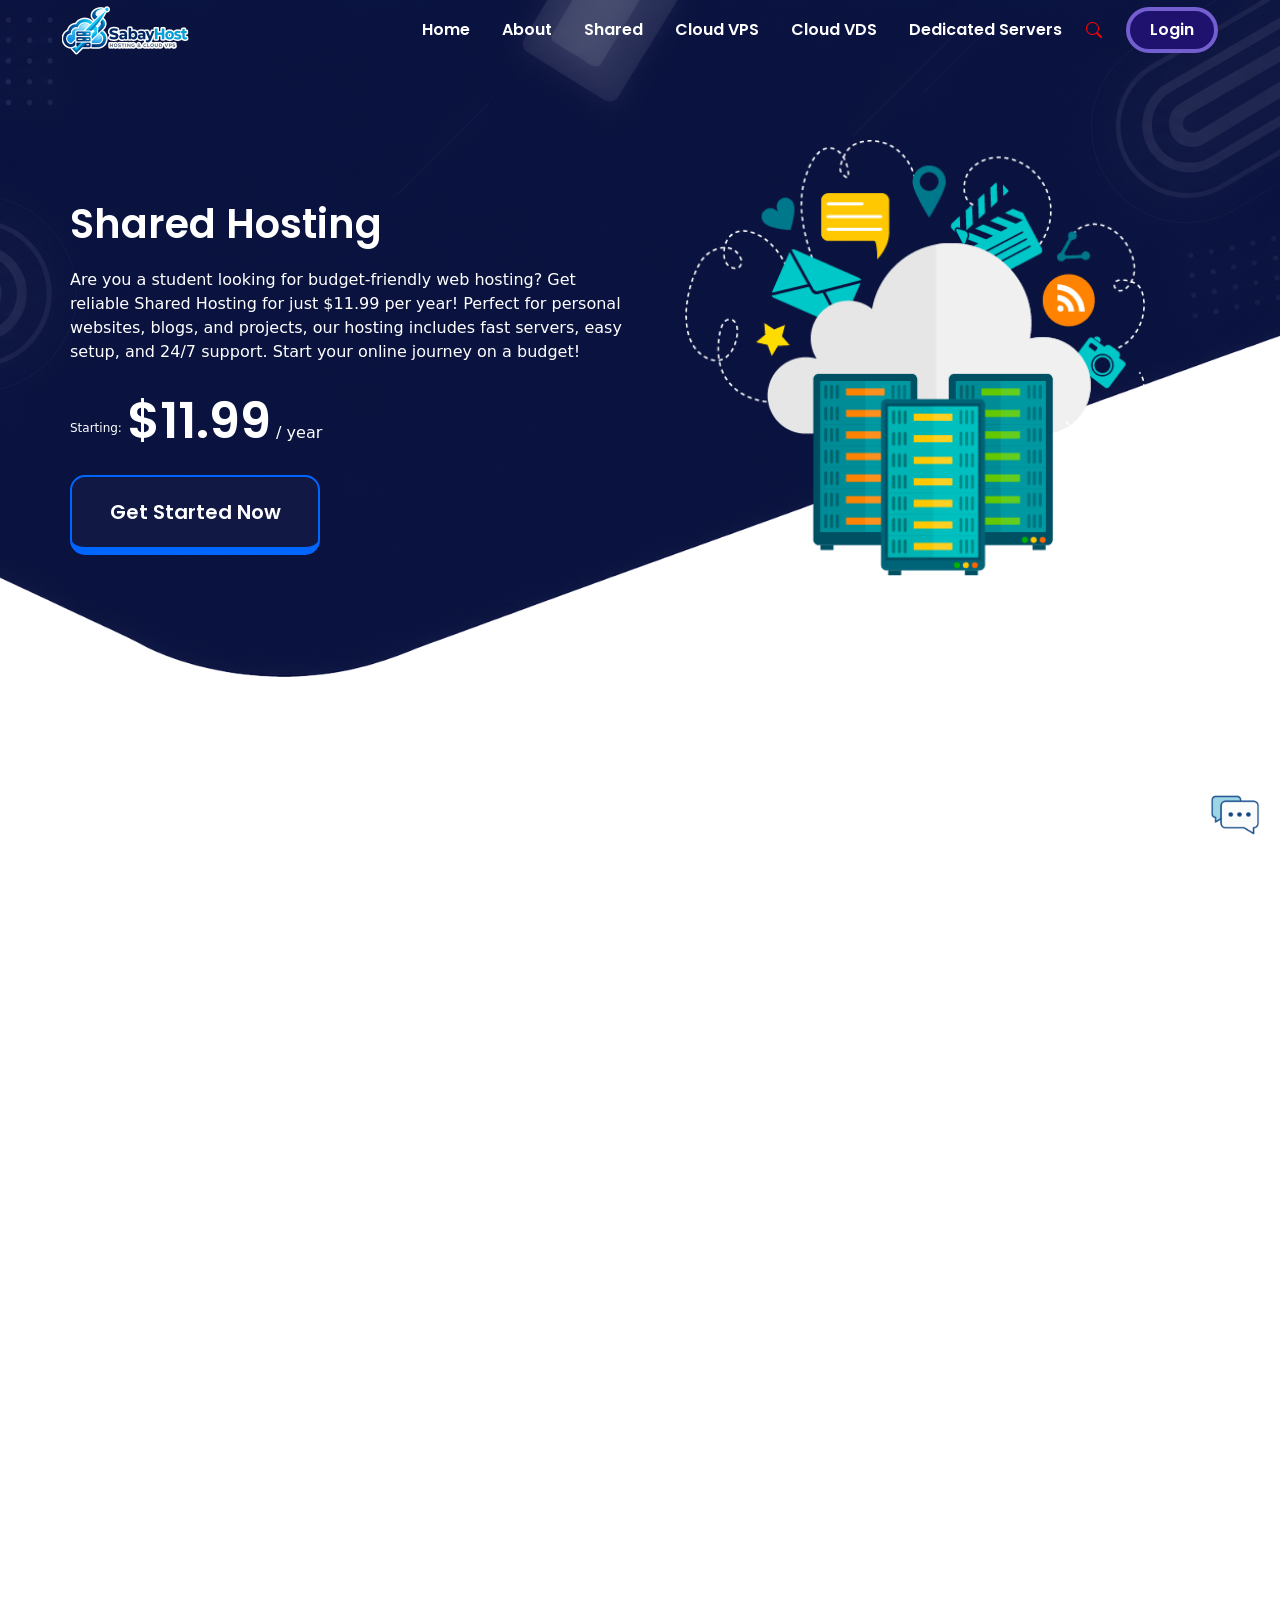
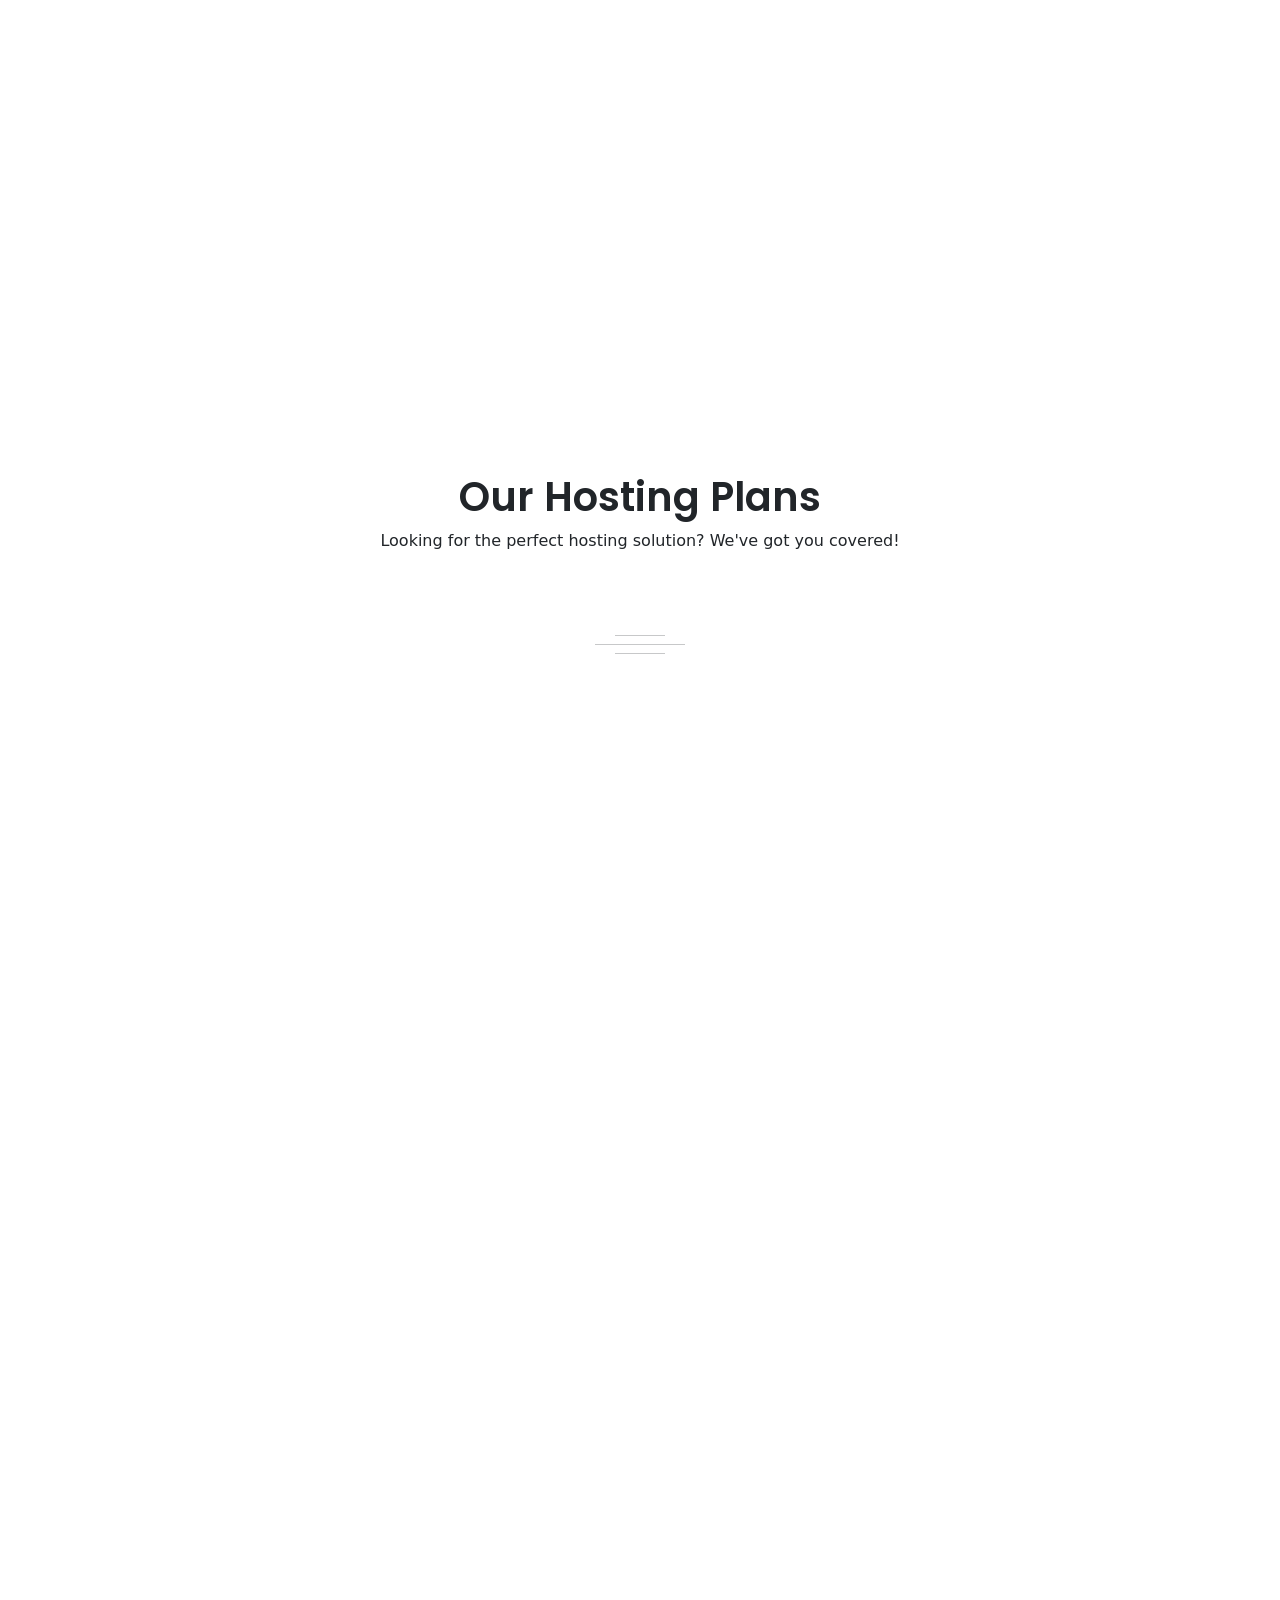
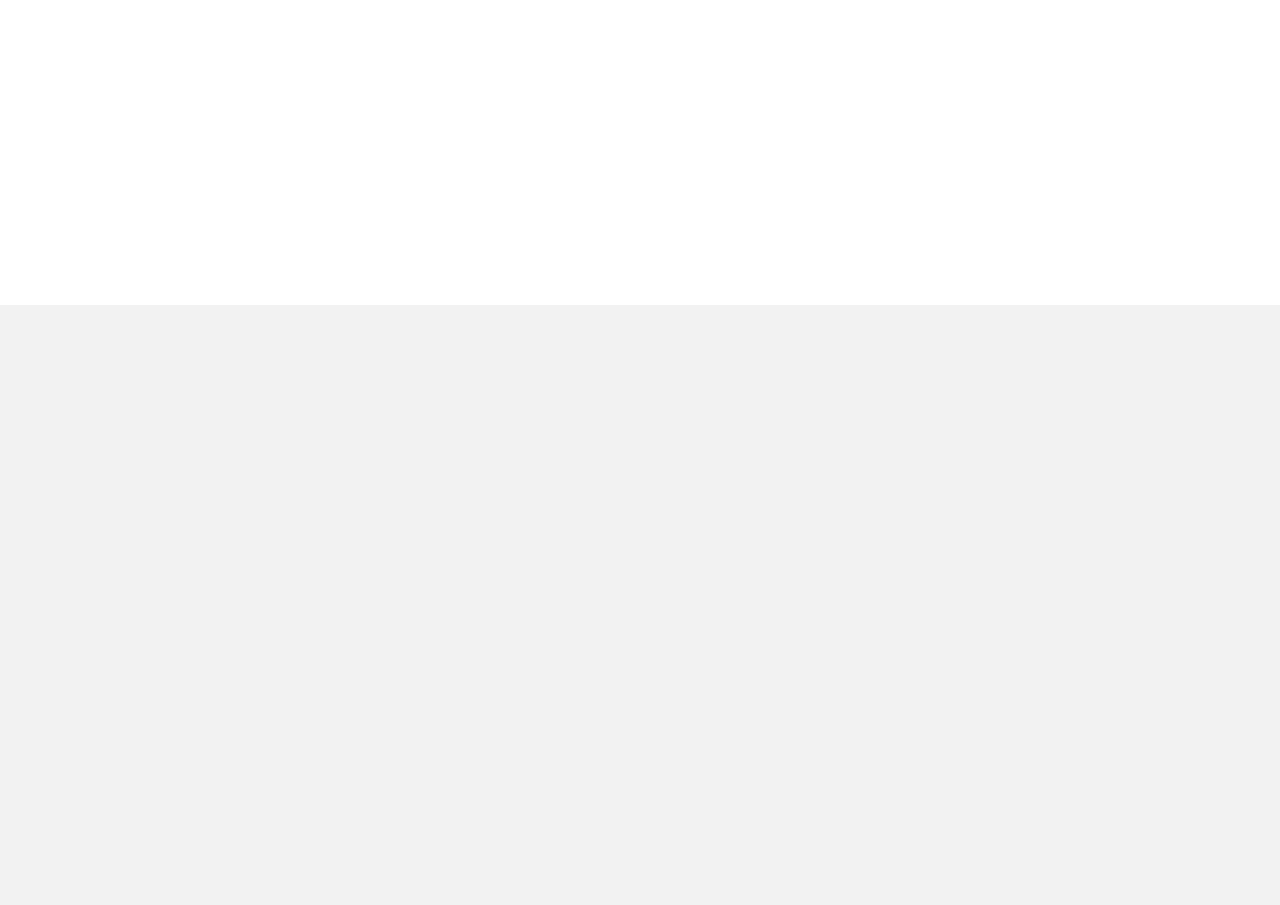
==== index.html @ 7607b192 "Initial commit" ====
<!DOCTYPE html>
<html lang="en">

<head>
    <meta charset="UTF-8">
    <meta name="viewport" content="width=device-width, initial-scale=1.0">
    <title>SabayHOST</title>
    <link href="https://unpkg.com/aos@2.3.1/dist/aos.css" rel="stylesheet">
    <link rel="stylesheet" href="https://cdn.jsdelivr.net/npm/bootstrap-icons@1.13.1/font/bootstrap-icons.min.css">
    <link href="https://cdn.jsdelivr.net/npm/bootstrap@5.3.8/dist/css/bootstrap.min.css" rel="stylesheet"
        integrity="sha384-sRIl4kxILFvY47J16cr9ZwB07vP4J8+LH7qKQnuqkuIAvNWLzeN8tE5YBujZqJLB" crossorigin="anonymous">
    <link rel="stylesheet" href="style.css">
    <link rel="icon" href="image/LogoSabayHost.png">
</head>

<body>
    <nav class="navbar navbar-expand-lg bg-body-tertiary fixed-top popins " data-aos-offset="1000"
        data-aos="zoom-in-down" data-aos-delay="0" data-aos-duration="1">
        <div class="container-fluid">
            <a class="navbar-brand" href="#"><img src="image/Logo.png" alt=""></a>
            <button class="navbar-toggler fs-6" type="button" data-bs-toggle="collapse"
                data-bs-target="#navbarSupportedContent" aria-controls="navbarSupportedContent" aria-expanded="false"
                aria-label="Toggle navigation">
                <span class="navbar-toggler-icon"></span>
            </button>
            <div class="collapse navbar-collapse" id="navbarSupportedContent">
                <ul class="navbar-nav ms-auto mb-2 mb-lg-0 ">

                    <li class="nav-item">
                        <a data-id="home" class="nav-link fw-bold fs-6 ms-3" href="index.html">Home</a>
                    </li>

                    <li class="nav-item">
                        <a data-id="about" class="nav-link fw-bold fs-6 ms-3" aria-current="page"
                            href="about.html">About</a>
                    </li>
                    <li class="nav-item">
                        <a data-id="shared" class="nav-link fw-bold fs-6 ms-3" aria-current="page"
                            href="shared.html">Shared</a>
                    </li>
                    <li class="nav-item">
                        <a data-id="cloud_vps" class="nav-link fw-bold  fs-6 ms-3 " aria-current="page"
                            href="cloud_vps.html">Cloud
                            VPS</a>
                    </li>
                    <li class="nav-item">
                        <a data-id="cloud_vds" class="nav-link fw-bold  fs-6 ms-3 " aria-current="page"
                            href="cloud_vds.html">Cloud
                            VDS</a>
                    </li>
                    <li class="nav-item">
                        <a data-id="dedicated_servers" class="nav-link fw-bold fs-6 ms-3  " aria-current="page"
                            href="dedicated_dervers.html">Dedicated
                            Servers
                        </a>
                    </li>
                </ul>
                <form class="d-flex" role="search">

                    <i class="bi bi-search ms-3"></i>
                    <a href="login.html" class="Loign ms-4"> Login</a>
                </form>
            </div>
        </div>
    </nav>
    <!-- <div class="box-navbar box-navbar-f">
        <nav class="navbar   small-navbar navbar-expand-lg  bg-transparent popins ">
            <div class="container-fluid ">
                <a class="navbar-brand" href="#"><img src="image/Logo.png" alt=""></a>
                <button class="navbar-toggler navbar-toggler-f fs-6 " type="button" data-bs-toggle="collapse"
                    data-bs-target="#navbarSupportedContent" aria-controls="navbarSupportedContent"
                    aria-expanded="false" aria-label="Toggle navigation">
                    <span class="navbar-toggler-icon navbar-toggler-f-icon "></span>
                </button>
                <div class="collapse navbar-collapse navbar-collapse-f rounded-4 " id="navbarSupportedContent">
                    <ul class="navbar-nav ms-auto mb-2 mb-lg-0 ">
                        <li class="nav-item">
                            <a class="nav-link  fw-bold fs-6 ms-3  text-white" aria-current="page"
                                href="index.html">Home</a>
                        </li>
                        <li class="nav-item">
                            <a class="nav-link fw-bold fs-6 ms-3  text-white" aria-current="page"
                                href="about.html">About</a>
                        </li>
                        <li class="nav-item">
                            <a class="nav-link fw-bold fs-6 ms-3  text-white" aria-current="page"
                                href="shared.html">Shared</a>
                        </li>
                        <li class="nav-item">
                            <a class="nav-link fw-bold  fs-6 ms-3  text-white " aria-current="page"
                                href="cloud_vps.html">Cloud
                                VPS</a>
                        </li>
                        <li class="nav-item">
                            <a class="nav-link fw-bold  fs-6 ms-3   text-white" aria-current="page"
                                href="cloud_vds.html">Cloud
                                VDS</a>
                        </li>
                        <li class="nav-item">
                            <a class="nav-link fw-bold fs-6 ms-3  text-white " aria-current="page"
                                href="dedicated_dervers.html">Dedicated
                                Servers
                            </a>
                        </li>
                    </ul>
                    <form class="d-flex" role="search">

                        <i class="bi bi-search ms-3"></i>

                        <button class="Loign ms-4 " type="loign">Login</button>
                    </form>

                </div>
            </div>
        </nav>
        <p class="text-menu text-white popins fw-bold fs-2 ">Shared</p>
    </div> -->


    <section id="home">
        <nav class="navbar   small-navbar navbar-expand-lg  bg-transparent popins ">
            <div class="container-fluid ">
                <a class="navbar-brand" href="#"><img src="image/Logo.png" alt=""></a>
                <button class="navbar-toggler navbar-toggler-f fs-6 " type="button" data-bs-toggle="collapse"
                    data-bs-target="#navbarSupportedContent" aria-controls="navbarSupportedContent"
                    aria-expanded="false" aria-label="Toggle navigation">
                    <span class="navbar-toggler-icon navbar-toggler-f-icon "></span>
                </button>
                <div class="collapse navbar-collapse navbar-collapse-f rounded-4 " id="navbarSupportedContent">
                    <ul class="navbar-nav ms-auto mb-2 mb-lg-0 ">
                        <li class="nav-item">
                            <a class="nav-link  fw-bold fs-6 ms-3  text-white" aria-current="page"
                                href="index.html">Home</a>
                        </li>
                        <li class="nav-item">
                            <a class="nav-link active fw-bold fs-6 ms-3  text-white" aria-current="page"
                                href="about.html">About</a>
                        </li>
                        <li class="nav-item">
                            <a class="nav-link active fw-bold fs-6 ms-3  text-white" aria-current="page"
                                href="shared.html">Shared</a>
                        </li>
                        <li class="nav-item">
                            <a class="nav-link active fw-bold  fs-6 ms-3  text-white " aria-current="page"
                                href="cloud_vps.html">Cloud
                                VPS</a>
                        </li>
                        <li class="nav-item">
                            <a class="nav-link active fw-bold  fs-6 ms-3   text-white" aria-current="page"
                                href="cloud_vds.html">Cloud
                                VDS</a>
                        </li>
                        <li class="nav-item">
                            <a class="nav-link active fw-bold fs-6 ms-3  text-white " aria-current="page"
                                href="dedicated_dervers.html">Dedicated
                                Servers
                            </a>
                        </li>
                    </ul>
                    <form class="d-flex" role="search">

                        <i class="bi bi-search ms-3"></i>

                        <a href="login.html" class="Loign ms-4"> Login</a>
                    </form>

                </div>
            </div>
        </nav>

        <div class="bg">
            <div><img src="image/bg.png" alt=""></div>

        </div>

        <div class="main-content">
            <div class="sh-Hosting sh-Hosting-top">
                <div class="content-left Hosting ">
                    <h1 class="fw-bold popins" data-aos-delay="50" data-aos-duration="100" data-aos="fade-right">
                        Shared
                        Hosting
                    </h1>
                    <p data-aos="fade-right" data-aos-delay="50" data-aos-duration="1000">Are you a student looking
                        for
                        budget-friendly web hosting? Get reliable Shared
                        Hosting for just $11.99
                        per year! Perfect for personal websites, blogs, and projects, our hosting includes fast
                        servers,
                        easy
                        setup, and 24/7 support. Start your online journey on a budget!</p>

                    <p data-aos="fade-right" data-aos-delay="50" data-aos-duration="1000"><sup
                            class="starting">Starting:</sup>
                        <span class="starting popins">$11.99</span class="starting"> / year
                    </p>

                    <a href="shared.html">
                        <div class="getStartbtn" data-aos-delay="50" data-aos="fade-right">
                            <div class="box fw-bold fs-5 popins text-center">Get Started
                                Now</div>
                        </div>
                    </a>
                </div>

                <div class="content-right img-hero">
                    <img data-aos-delay="500" data-aos-duration="1000" data-aos="zoom-in" src="image/hero.png" alt="">
                </div>
            </div>
            <div class="sh-Hosting Welcome">
                <div class="content-left " data-aos="fade-right" data-aos-delay="50" data-aos-duration="1000"
                    data-aos-offset="200">
                    <p class="fw-bold fs-1 text-black popins" data-aos="fade-right" data-aos-delay="50"
                        data-aos-duration="1000" data-aos-offset="200">Welcome to Sabay Host</p>
                    <hr style="width: 70px;
                    border: none;
                    height: 1px;
                    background-color: rgb(0, 0, 0);">
                    <hr style="width: 120px;
                    border: none;
                    height: 1px;
                    background-color: blue; margin-top: -10px;">
                    <hr style="width: 70px;
                    border: none;
                    height: 1px;
                    background-color: rgb(0, 0, 0); margin-top: -10px;">
                    <p class="text-black" data-aos="fade-right" data-aos-delay="50" data-aos-duration="1000">We are
                        more
                        than just Cambodia's leading cloud computing and web
                        hosting provider—we are a trusted partner in your digital journey. Our commitment goes
                        beyond
                        offering reliable services; we prioritize customer satisfaction, innovation, and seamless
                        technological solutions to empower businesses ..</p>
                    <div class="clients-icon popins" data-aos-delay="500" data-aos-duration="1000" data-aos="zoom-in">
                        <div class="Clients bg-light rounded text-center">
                            <i class="bi bi-people-fill fs-1 text-green"></i><br>
                            <span class="fw-bold fs-3 " id="Clients">3138</span><br>
                            <span>Clients</span>
                        </div>
                        <div class="Projects bg-light rounded text-center popins">
                            <i class="bi bi-check-lg fs-1 text-green"></i><br>
                            <span class="fw-bold fs-3 " id="Projects">330</span><br>
                            <span>Projects</span>
                        </div>
                    </div>
                </div>
                <div class="content-right ">
                    <img class="img-about" data-aos-delay="500" data-aos-duration="500" data-aos="zoom-in"
                        data-aos-offset="200" src="image/about.png" alt="">
                </div>
            </div>
            <div class=" pt-5 Hosting-data" data-aos-delay="500" data-aos-duration="500" data-aos="zoom-in">
                <p class="fw-bold fs-1 text-center popins">Data Center</p>  
                <p class=" fs-6 text-center">10 Regions, 13 Locations, Global Availability, Available in Cambodia
                    now.
                </p>
                <hr style="width: 70px;
                    margin: 0 auto; border: none;
                    height: 1px;
                    background-color: rgb(0, 0, 0);">
                <hr style="width: 120px;
                    margin: 0 auto; border: none;
                    height: 1px;
                    background-color: blue; margin-top: 5px;">
                <hr style="width: 70px;
                    margin: 0 auto; border: none;
                    height: 1px;
                    background-color: rgb(0, 0, 0); margin-top: 5px;">
                <div class="img-data"><img src="image/Data.png"></div>


            </div>
            <div class="shared-content ">

                <h1 class="fw-bold fs-1 popins">Our Hosting Plans</h1>
                <p>Looking for the perfect hosting solution? We've got you covered!</p>
                <hr class=" " style="width: 50px; margin-top: 100px; ">
                <hr class="  " style="width: 90px; margin-top: -10px; margin-bottom: 5px;">
                <hr class=" " style="width: 50px; margin-top: -15px;">

                <div class="box-item item-home pt-5">
                    <div class="item item-Private" data-aos="fade-up" data-aos-offset="200" data-aos-delay="100"
                        data-aos-duration="1000">
                        <div class="box-icon">
                            <!-- <i class="bi bi-pc-display-horizontal "></i> -->
                            <i class="bi bi-share-fill"></i>
                            <!-- <i class="bi bi-pc-display"></i> -->
                        </div>

                        <p class="text-center"><span class="fw-bold fs-3 popins">Private Share
                                Hosting</span><br><span class="">Latest
                                OfferAffordable and beginner-friendly, perfect for small websites.
                                <hr>
                                <p class="text-green text-center" style="margin-bottom: 0px;">Latest Offer - Save
                                    0.0000%</p>
                                <p class="text-center popins"><span class="fw-bold fs-1 "><span class="fs2"><sup
                                                class="fs-5">$</sup></span>2.9100</span><span class="fw-bold">
                                        /Month</span></p>
                                <div class="text-center popins" style="margin-top: -6px;">
                                    <a href="#"><button class="btn-buy fw-bold text-white">Buy Now</button></a>
                                </div>

                                <hr style="margin-top: 30px; margin-bottom: 5px; ">
                                <i class="bi bi-check-lg fs-3 text-green"></i>
                                <span>Disk Space: 1 GB</span>
                                <hr style="margin-top: 10px; margin-bottom: 5px; ">
                                <i class="bi bi-check-lg fs-3 text-green"></i>
                                <span>Ram: 1GB</span>
                                <hr style="margin-top: 10px; margin-bottom: 5px; ">
                                <i class="bi bi-check-lg fs-3 text-green"></i>
                                <span>vCPU: 1 Core</span>
                                <hr style="margin-top: 10px; margin-bottom: 5px; ">
                                <i class="bi bi-check-lg fs-3 text-green"></i>
                                <span>Discount: 0%</span><br>
                                <hr style="margin-top: 10px; margin-bottom: 5px; ">
                                <i class="bi bi-check-lg fs-3 text-green"></i>
                                <span>Discount: 0%</span><br>
                                <hr style="margin-top: 10px; margin-bottom: 5px; ">
                                <i class="bi bi-check-lg fs-3 text-green"></i>
                                <span>Discount: 0%</span><br>
                                <hr style="margin-top: 10px; margin-bottom: 5px; ">
                                <i class="bi bi-check-lg fs-3 text-green"></i>
                                <span>Discount: 0%</span><br>



                    </div>
                    <div class="item item-VPS" data-aos="fade-up" data-aos-offset="200" data-aos-delay="100"
                        data-aos-duration="1000">
                        <div class="box-icon">
                            <i class="bi bi-pc-display-horizontal "></i>
                            <!-- <i class="bi bi-share-fill"></i> -->
                            <!-- <i class="bi bi-pc-display"></i> -->
                        </div>

                        <p class="text-center"><span class="fw-bold fs-3 popins">Cloud VPS-S1</span><br><span
                                class="">More power and flexibility for growing businesses and developers.
                                <hr>
                                <p class="text-green text-center" style="margin-bottom: 0px;">Latest Offer - Save
                                    0.0000%</p>
                                <p class="text-center popins"><span class="fw-bold fs-1 "><span class="fs2"><sup
                                                class="fs-5">$</sup></span>8.4100</span><span class="fw-bold">
                                        /Month</span></p>
                                <div class="text-center popins" style="margin-top: -6px;">
                                    <a href="#"><button class="btn-buy fw-bold text-white">Buy Now</button></a>
                                </div>

                                <hr style="margin-top: 30px; margin-bottom: 5px; ">
                                <i class="bi bi-check-lg fs-3 text-green"></i>
                                <span>Disk Space: 1 GB</span>
                                <hr style="margin-top: 10px; margin-bottom: 5px; ">
                                <i class="bi bi-check-lg fs-3 text-green"></i>
                                <span>Ram: 1GB</span>
                                <hr style="margin-top: 10px; margin-bottom: 5px; ">
                                <i class="bi bi-check-lg fs-3 text-green"></i>
                                <span>vCPU: 1 Core</span>
                                <hr style="margin-top: 10px; margin-bottom: 5px; ">
                                <i class="bi bi-check-lg fs-3 text-green"></i>
                                <span>Discount: 0%</span><br>
                                <hr style="margin-top: 10px; margin-bottom: 5px; ">
                                <i class="bi bi-check-lg fs-3 text-green"></i>
                                <span>Discount: 0%</span><br>
                                <hr style="margin-top: 10px; margin-bottom: 5px; ">
                                <i class="bi bi-check-lg fs-3 text-green"></i>
                                <span>Discount: 0%</span><br>
                                <hr style="margin-top: 10px; margin-bottom: 5px; ">
                                <i class="bi bi-check-lg fs-3 text-green"></i>
                                <span>Discount: 0%</span><br>



                    </div>
                    <div class="item item-VDS" data-aos="fade-up" data-aos-offset="200" data-aos-delay="100"
                        data-aos-duration="1000">
                        <div class="box-icon">
                            <!-- <i class="bi bi-pc-display-horizontal "></i> -->
                            <!-- <i class="bi bi-share-fill"></i> -->
                            <i class="bi bi-pc-display"></i>
                        </div>

                        <p class="text-center"><span class="fw-bold fs-3 popins">Cloud VDS</span><br><span
                                class="">Ultimate performance and security for large-scale websites and enterprises.
                                <hr>
                                <p class="text-green text-center" style="margin-bottom: 0px;">Latest Offer - Save
                                    0.0000%</p>
                                <p class="text-center popins"><span class="fw-bold fs-1 "><span class="fs2"><sup
                                                class="fs-5">$</sup></span>58.5900</span><span class="fw-bold">
                                        /Month</span></p>
                                <div class="text-center popins" style="margin-top: -6px;">
                                    <a href="#"><button class="btn-buy fw-bold text-white">Buy Now</button></a>
                                </div>

                                <hr style="margin-top: 30px; margin-bottom: 5px; ">
                                <i class="bi bi-check-lg fs-3 text-green"></i>
                                <span>Disk Space: 1 GB</span>
                                <hr style="margin-top: 10px; margin-bottom: 5px; ">
                                <i class="bi bi-check-lg fs-3 text-green"></i>
                                <span>Ram: 1GB</span>
                                <hr style="margin-top: 10px; margin-bottom: 5px; ">
                                <i class="bi bi-check-lg fs-3 text-green"></i>
                                <span>vCPU: 1 Core</span>
                                <hr style="margin-top: 10px; margin-bottom: 5px; ">
                                <i class="bi bi-check-lg fs-3 text-green"></i>
                                <span>Discount: 0%</span><br>
                                <hr style="margin-top: 10px; margin-bottom: 5px; ">
                                <i class="bi bi-check-lg fs-3 text-green"></i>
                                <span>Discount: 0%</span><br>
                                <hr style="margin-top: 10px; margin-bottom: 5px; ">
                                <i class="bi bi-check-lg fs-3 text-green"></i>
                                <span>Discount: 0%</span><br>
                                <hr style="margin-top: 10px; margin-bottom: 5px; ">
                                <i class="bi bi-check-lg fs-3 text-green"></i>
                                <span>Discount: 0%</span><br>



                    </div>
                </div>
            </div>

            <div data-aos="fade-up" data-aos-offset="100"
                        data-aos-delay="100" data-aos-duration="1000" class=" pt-5  Hosting-data our-team">
                <p   class="fw-bold fs-1 text-center popins">Our Team Members</p>
                <p   class=" fs-6 text-center">Meet our expert team—dedicated to delivering fast, secure, and reliable VPS
                    hosting solutions!
                    now.
                </p>
                <hr style="width: 70px;
                    margin: 0 auto; border: none;
                    height: 1px;
                    background-color: rgb(0, 0, 0);">
                <hr style="width: 120px;
                    margin: 0 auto; border: none;
                    height: 1px;
                    background-color: blue; margin-top: 5px;">
                <hr style="width: 70px;
                    margin: 0 auto; border: none;
                    height: 1px;
                    background-color: rgb(0, 0, 0); margin-top: 5px;">

                <div class="box-item item-home pt-5">
                    <div class="item item-img item-Private" data-aos="fade-up" data-aos-offset="100"
                        data-aos-delay="100" data-aos-duration="1000">
                        <div>
                            <img class="img-posi" src="image/tra.jpg" alt="">
                        </div>
                        <p class="text-center pt-3 fw-bold fs-3 ">Leng Sopheaktra</p>
                        <p class="text-center txt-po fs-5">Frontend</p>

                    </div>
                    <div class="item item-img item-Private" data-aos="fade-up" data-aos-offset="100"
                        data-aos-delay="200" data-aos-duration="1100">
                        <div>
                            <img class="img-posi" src="image/rorng.jpg" alt="">
                        </div>
                        <p class="text-center pt-3 fw-bold fs-3 ">Ly LeangHoirng</p>
                        <p class="text-center txt-po fs-5">TheEnd</p>

                    </div>
                    <div class="item item-img item-Private" data-aos="fade-up" data-aos-offset="100"
                        data-aos-delay="300" data-aos-duration="1200">
                        <div>
                            <img class="img-posi" src="image/va.jpg" alt="">
                        </div>
                        <p class="text-center pt-3 fw-bold fs-3 ">Korn Syva</p>
                        <p class="text-center txt-po fs-5">Designer</p>

                    </div>
                    <div class="item item-img item-Private" data-aos="fade-up" data-aos-offset="100"
                        data-aos-delay="400" data-aos-duration="1300">
                        <div>
                            <img class="img-posi" src="image/an.JPG" alt="">
                        </div>
                        <p class="text-center pt-3 fw-bold fs-3 ">Keo SokAnn</p>
                        <p class="text-center txt-po fs-5">Optional</p>

                    </div>
                    <div class="item item-img item-Private" data-aos="fade-up" data-aos-offset="100"
                        data-aos-delay="500" data-aos-duration="1400">
                        <div>
                            <img class="img-posi" src="image/lin.jpg" alt="">
                        </div>
                        <p class="text-center pt-3 fw-bold fs-3 ">Sambath Dalin</p>
                        <p class="text-center txt-po fs-5">Optional</p>

                    </div>
                </div>
                <div class="bg-footer">
                    <div>
                        <div><img class="footer-img" class="footer-img" src="image/bg.png" alt="">
                            
                        </div>
                    </div>
                    <div class="main-content-footer">
                        <div class="footer-item">
                            <div class="footer-item-head">
                                <h5 class="fw-bold text-white mb-4">Subscribe Our Newsletter</h5>
                                <div class="position-relative" style="max-width: 400px;">
                                    <label class="la-input" >
                                        <input class="form-control bg-white border-0 w-100 py-3 ps-4" placeholder="Enter Your Email" type="text">
                                        <button type="button" class="btn btn-primary py-2 px-3 position-absolute top-0 end-0 mt-2 me-2 bg-green">Submit</button>
                                    </label>
                                </div>
                            </div>
                        </div>
                        <div class="down-footer-txt"></div>
                    </div>

            </div>
        </div>
    </section>

    <div class="chat-image" onclick="togglePopup()">
        <img width="50" src="image/chart.png" alt="">
    </div>
    <div id="popup-chat" class="popup-chat" style="display: none;">
        <img src="image/TLQR.png" width="100%"><br>
        Contact Telegram
    </div>
    <script src="script.js"></script>
    <script src="https://cdn.jsdelivr.net/npm/bootstrap@5.3.8/dist/js/bootstrap.bundle.min.js"
        integrity="sha384-FKyoEForCGlyvwx9Hj09JcYn3nv7wiPVlz7YYwJrWVcXK/BmnVDxM+D2scQbITxI"
        crossorigin="anonymous"></script>

    <script src="https://unpkg.com/aos@2.3.1/dist/aos.js"></script>
    <script>
        AOS.init();
    </script>
</body>

</html>
---- style.css ----
* {
  padding: 0;
  margin: 0;
  box-sizing: border-box;
}
:root {
  --green: #7ebc12;
}
@font-face {
  font-family: Poppins;
  src: url(font/POPPINS-SEMIBOLD.TTF);
}
.bg-green {
  background: var(--green);
}
.text-green {
  color: var(--green);
}
:root {
  --font-main: "Poppins", sans-serif;
}
.popins {
  font-family: Poppins;
}
body {
  background-color: #f2f2f2;
  /* font-family: Poppins; */
  position: relative;
}

.navbar-brand > img {
  width: 50%;
}
body {
  position: relative;
}
.navbar {
  /* max-width: 1350px; */
  padding: 0 50px 0 50px;
}

.bg {
  /* background-color: red; */
  margin: auto;
  /* margin-top: -100px; */
  position: absolute;
  width: 100%;
  display: flex;
  justify-content: center;
  overflow: hidden;
}
.bg > div > img {
  max-width: 1350px;
}
.bg-footer {
  /* background-color: red; */
  position: relative;
  margin: auto;
  position: absolute;
  width: 100%;
  z-index: -1;
}
.footer-item {
  position: absolute;
  top: 200px;
  width: 100%;
  height: 200px;
  background: rgb(255, 0, 0);
  padding: 40px;

  display: flex;
  justify-content: center;
}

.footer-item-head {
  width: 100%;
  color: white;
}
.down-footer-txt {
  position: absolute;
  background-color: rgb(33, 20, 150);
  width: 100%;
  height: 200px;
}
.main-content-footer {
  background-color: black;
  width: 100%;
  height: 1000px;
}
.la-input {
  width: 100%;
}
.form-control {
  max-width: 400px;
}
.footer-item-right {
  width: 40%;
  height: 100px;
  background: rgb(128, 0, 255);
}

.footer-img {
  position: absolute;
  transform: scaleY(-1);
  max-width: 1350px;
  width: 1350px;
}

.bi-search {
  padding-top: 12px;
  color: red;
}

.Loign {
  padding: 7px 20px;
  border-radius: 30px;
  font-weight: bold;
  border: 4px solid rgb(116, 95, 209);
  background-color: rgb(31, 18, 111);
  color: white;
  transition: 0.4s;
  text-decoration: none;
}

.Loign:hover {
  background-color: rgb(255, 255, 255);
  border: 2px solid rgb(116, 95, 209);
  color: black;
}
.bi {
  cursor: pointer;
}
.main-content {
  max-width: 1350px;
  width: 100%;

  height: auto;
  margin: auto;
  background-color: #ffff;
}

.sh-Hosting-top {
  padding: 100px 70px 0 70px;
}
.sh-Hosting {
  max-width: 1350px;
  margin: auto;
  /* background-color: red; */

  display: flex;
  justify-content: center;
  gap: 10px;

  position: relative;
}

.our-team {
  padding-bottom: 500px;
  position: relative;
}
.Hosting-data .box-item img {
  width: 100%;
}
.Btn-Click {
  border: none;
  background-color: rgb(255, 255, 255, 0);
}
.content-left,
.content-right {
  width: 50%;

  float: left;
}
.show {
  display: block;
}

.aba {
  background-color: #ffffff;
  box-shadow: 0 0 5px 0 black;
  border-radius: 230px;
  transition: 0.04ms ease-in-out;
}
.nav-link:active {
  transform: scale(1.13);
}
.img-hero {
  /* background-color: #7ebc12; */
  padding: 20px;
}
.sh-Hosting .Hosting {
  margin-top: 80px;
}

.content-left > p > span {
  font-size: 50px;
  font-weight: bold;
}

.content-left > h1 {
  margin-top: 20px;
  color: white;
}
.content-left > p {
  margin-top: 20px;
  color: white;
}
.content-right > img {
  width: 100%;
  max-width: 500px;
  padding: 20px;
}
.Hosting > a {
  text-decoration: none;
}

.getStartbtn {
  width: 100%;
  /* background-color: red; */
  display: flex;
  transition: 0.2s ease;
}

.box {
  padding: 20px 0 20px 0;
  width: 250px;
  background-color: #111844;
  border-radius: 15px;
  border: 2px solid #0066ff;
  color: white;
  position: relative;
  border-bottom: 8px solid #0066ff;
  transition: 0.2s ease-in-out;
}
.box:hover {
  color: black;
  background-color: #ffffff;
  border-bottom: 8px solid #ffffff;
  border-bottom: 0 solid #0066ff;
}

.navbar-toggler-f {
  border-color: white;
}

.navbar-toggler-f-icon {
  filter: invert(1);
}
.small-navbar {
  position: absolute;
  top: 0;
  left: 50%;
  transform: translateX(-50%);
  z-index: 1000;
  background: transparent;
  width: 100%;
  max-width: 1350px;
}

.btn {
  font-family: "Montserrat", sans-serif;
  transition: 0.5s;
}
.Welcome {
  /* background-color: rgb(116, 95, 209); */
  margin-top: 130px;
  padding: 0 70px 0 70px;
}
.Welcome > h1 {
  color: black;
}
/* .content-right > .img-about {
  max-width: 500px;
} */
.content-left > .clients-icon > .Clients {
  width: 49%;
  height: 150px;
  /* background-color: rgb(0, 0, 0); */
}

.content-left > .clients-icon > .Projects {
  width: 49%;
  height: 150px;
  /* background-color: rgb(0, 0, 0); */
}
.clients-icon {
  width: 100%;
  display: flex;
  justify-content: space-between;
  align-items: center;
}

.text-menu {
  position: absolute;
  bottom: -10px;
}

.box-navbar {
  position: relative;
  margin: auto;
  background-color: #111844;
  max-width: 1350px;
  width: 100%;
  height: 137.59px;
  padding-left: 60px;
}
.shared-content {
  padding: 30px;
}

.item-img {
  cursor: pointer;
  border-bottom: 70px solid #111844;
  background: linea;
}
.item-img:hover {
  border-bottom: 70px solid #ffffff;
  transition: 0.1s ease-in-out;
}

.img-posi {
  border-radius: 100%;
}

.box-img {
  width: 90%;
  height: 300px;
  background-color: red;
  border-radius: 50%;
  overflow: hidden;
}
.box-img > img {
  width: 105%;
}

.shared-content > h1 {
  text-align: center;
}
.shared-content > p {
  text-align: center;
}
.shared-content > hr {
  margin: auto;
}

.txt-po {
  margin-top: -10px;
}

.box-item {
  display: grid;
  grid-template-columns: repeat(3, 1fr);
  gap: 20px;

  max-width: 1200px;
  margin: auto;
  margin-top: 40px;
  padding: 30px;
}
.box-Configure {
  grid-template-columns: 65fr 30fr;
}
.box-1-2 {
  display: grid;
  grid-template-columns: repeat(2, 40fr);
  gap: 20px;
}
.box-1,
.box-2 {
  width: 100%;
  height: 100px;
  /* background-color: red; */
}
.No-Setup {
  margin-left: 100px;
  background-color: rgb(161, 2, 2);
  width: 40%;
  color: white;
  padding: 7px;
}

.box-item > .item {
  width: 100%;
  /* height: 200px; */
}

.item {
  position: relative;
  border-top: 5px solid rgb(179, 176, 176, 0.5);
  border-radius: 10px;
  box-shadow: 0 2px 5px 1px rgb(0, 0, 0, 0.2);
  padding: 40px 20px 20px 20px;
}
.item-Private {
  border-top: 5px solid rgba(29, 143, 1, 0.5);
}
.item-VPS {
  border-top: 5px solid rgb(255, 0, 0);
}
.item-VDS {
  border-top: 5px solid rgb(39, 187, 245, 0.5);
}
.check_box {
  padding: 10px;
  border-radius: 5px;
  background: white;
  border: 1px solid blue;

  display: flex;
  align-items: center;
  justify-content: flex-start;
  gap: 10px;
}
.main_check {
  display: grid;
  gap: 10px;
  grid-template-columns: repeat(3, 1fr);
}
.M1 {
  display: flex;
  justify-content: center;
  align-items: center;
  background-color: red;
}

.check2 {
  display: flex;
  flex-direction: column;
}

.box-icon {
  position: absolute;
  width: 40px;
  height: 40px;
  background-color: rgb(0, 0, 82);
  border-radius: 50%;

  top: -20px;
  left: 50%;
  transform: translateX(-50%);

  display: flex;
  align-items: center;
  justify-content: center;
}
.bi-pc-display-horizontal,
.bi-pc-display {
  color: white;
}
.bi-share-fill {
  color: white;
}

.btn-success {
  width: 100%;
  background-color: #7ebc12;
}
.chat-image {
  position: fixed;
  bottom: 0;
  right: 0;
  z-index: 1000;
  margin-bottom: 60px;
  margin-right: 20px;
  animation: float 3s ease-in-out infinite;
}

.chat-image:hover {
  animation: rotate 1s ease-in-out infinite;
  cursor: pointer;
}
@keyframes rotate {
  0% {
    transform: rotate(0deg);
  }

  100% {
    transform: rotate(360deg);
  }
}
@keyframes float {
  0%,
  100% {
    transform: translateY(0);
  }

  50% {
    transform: translateY(-10px);
  }
}

.popup-chat {
  position: fixed;
  bottom: 120px;
  right: 20px;
  width: 200px;
  background-color: white;
  border: 1px solid #ccc;
  padding: 15px;
  box-shadow: 0 4px 8px rgba(0, 0, 0, 0.2);
  border-radius: 10px;
  display: none;
  z-index: 1001;
  text-align: center;
}
.btn-buy {
  padding: 10px 30px 10px 30px;
  border-radius: 10px;
  border: none;
  background-color: #7ebc12;
  border-bottom: 10px solid #639c00;
  transition: 0.3s ease-in-out;
}
.btn-buy:hover {
  border-bottom: 10px solid #7ebc12;
}
.btn-buy-shared {
  padding: 10px 30px 10px 30px;
}

.btn-success {
  padding: 20px;
}
.img-data {
  height: auto;
  padding: 20px 0 20px 0;
}
.img-data > img {
  max-width: 1350px;
  width: 100%;
}
.activeBtn {
  color: red;
}

.os-option {
  margin-top: 10px;
  display: flex;
  align-items: center;
  gap: 12px;
  max-width: 100%;
  padding: 12px 16px;
  background: #ffffff;
  border: 1px solid #0066ff;
  border-radius: 6px;
  cursor: pointer;
  transition:
    border-color 0.15s ease,
    box-shadow 0.15s ease;
}

.os-checkbox {
  width: 16px;
  height: 16px;
  flex-shrink: 0;
  accent-color: #d40000;
  cursor: pointer;
}

.os-name {
  flex: 1;
  font-size: 14px;
  color: #1b1f24;
}

.os-badge {
  font-size: 13px;
  font-weight: 600;
  color: #1b1f24;
}

.os-price {
  font-size: 13px;
  color: #1b1f24;
  white-space: nowrap;
}
.Cloud {
  width: 100%;
  display: flex;
  justify-content: center;
  /* background-color: red; */
}
.btn-buy-1 {
  background-color: #111844;
  border-bottom: 10px solid #465092;
}
.item_cal {
  height: fit-content;
  position: sticky;
  top: 60px;
}
.Cloud-left,
.Cloud-right {
  width: 50%;
}
.box-about {
  margin-top: 20px;
  width: 100%;
}
.box-about-up {
  width: 100%;
  /* background-color: rgb(97, 71, 71); */
  display: flex;
  justify-content: center;

  gap: 10px;
}
.box-about-up-left {
  width: 20%;
  /* background-color: red; */
}
.box-about-up-left > img {
  width: 100%;
}
.box-about-up-right {
  width: 65%;
  /* background: blue; */
}
.box-about-down {
  width: 100%;
  /* background-color: black; */
  display: flex;
  justify-content: center;
  padding: 30px;
  gap: 10px;
  width: 100%;
}
.box-about-down-left {
  width: 70%;
}
.box-about-down-right {
  width: 35%;
  /* background: red; */
}
.box-about-down-right > img {
  width: 100%;
}
.os-icon {
  width: 20px;
  height: 20px;
  flex-shrink: 0;
}

@media (max-width: 1023px) {
  body {
    background-color: white;
  }
  .Welcome {
    margin-top: 50px;
  }
}
@media (max-width: 992px) {
  .box-about-up,
  .box-about-down {
    flex-direction: column;
  }
  .box-about-up-left,
  .box-about-down-right {
    margin: auto;
    max-width: 600px;
    width: 100%;
  }
  .box-about-up-right,
  .box-about-down-left {
    width: 100%;
    /* background-color: #0066ff; */
    padding-left: 30px;
    align-items: start;
  }
  .box-about-down {
    padding: 0;
  }
  .navbar-collapse-f {
    background-color: #111844;
    padding-bottom: 40px;
  }

  .box-item {
    grid-template-columns: repeat(2, 1fr);
  }
  .navbar {
    padding-left: 0;
    padding-right: 0;
  }
}
@media (max-width: 960px) {
  .getStartbtn {
    justify-content: center;
  }
  .sh-Hosting {
    flex-wrap: wrap;
  }
  .content-left {
    width: 100%;
  }
  .Hosting {
    /* background-color: #0066ff; */
    text-align: center;
    margin: auto;
  }
  .content-right {
    width: 500px;
  }
  .box {
    padding: 20px 0 20px 0;
    width: 250px;
    border-radius: 15px;
  }
}

@media (max-width: 769px) {
  .sh-Hosting {
    flex-wrap: wrap;
  }
  .box-item {
    grid-template-columns: repeat(1, 1fr);
  }
  body {
    background-color: white;
  }
}

@media (max-width: 481px) {
  .Hosting-data {
    padding: 0 20px 0 20px;
  }
  .Welcome {
    margin-top: 0;
  }
  .box-item {
    grid-template-columns: repeat(1, 1fr);
  }
  .box-item > .item {
    width: 100%;
  }
  .item {
    padding: 30px 20px 20px 20px;
  }
  .content-right > img {
    width: 100%;
  }
  .sh-Hosting {
    padding: 20px;
  }
}
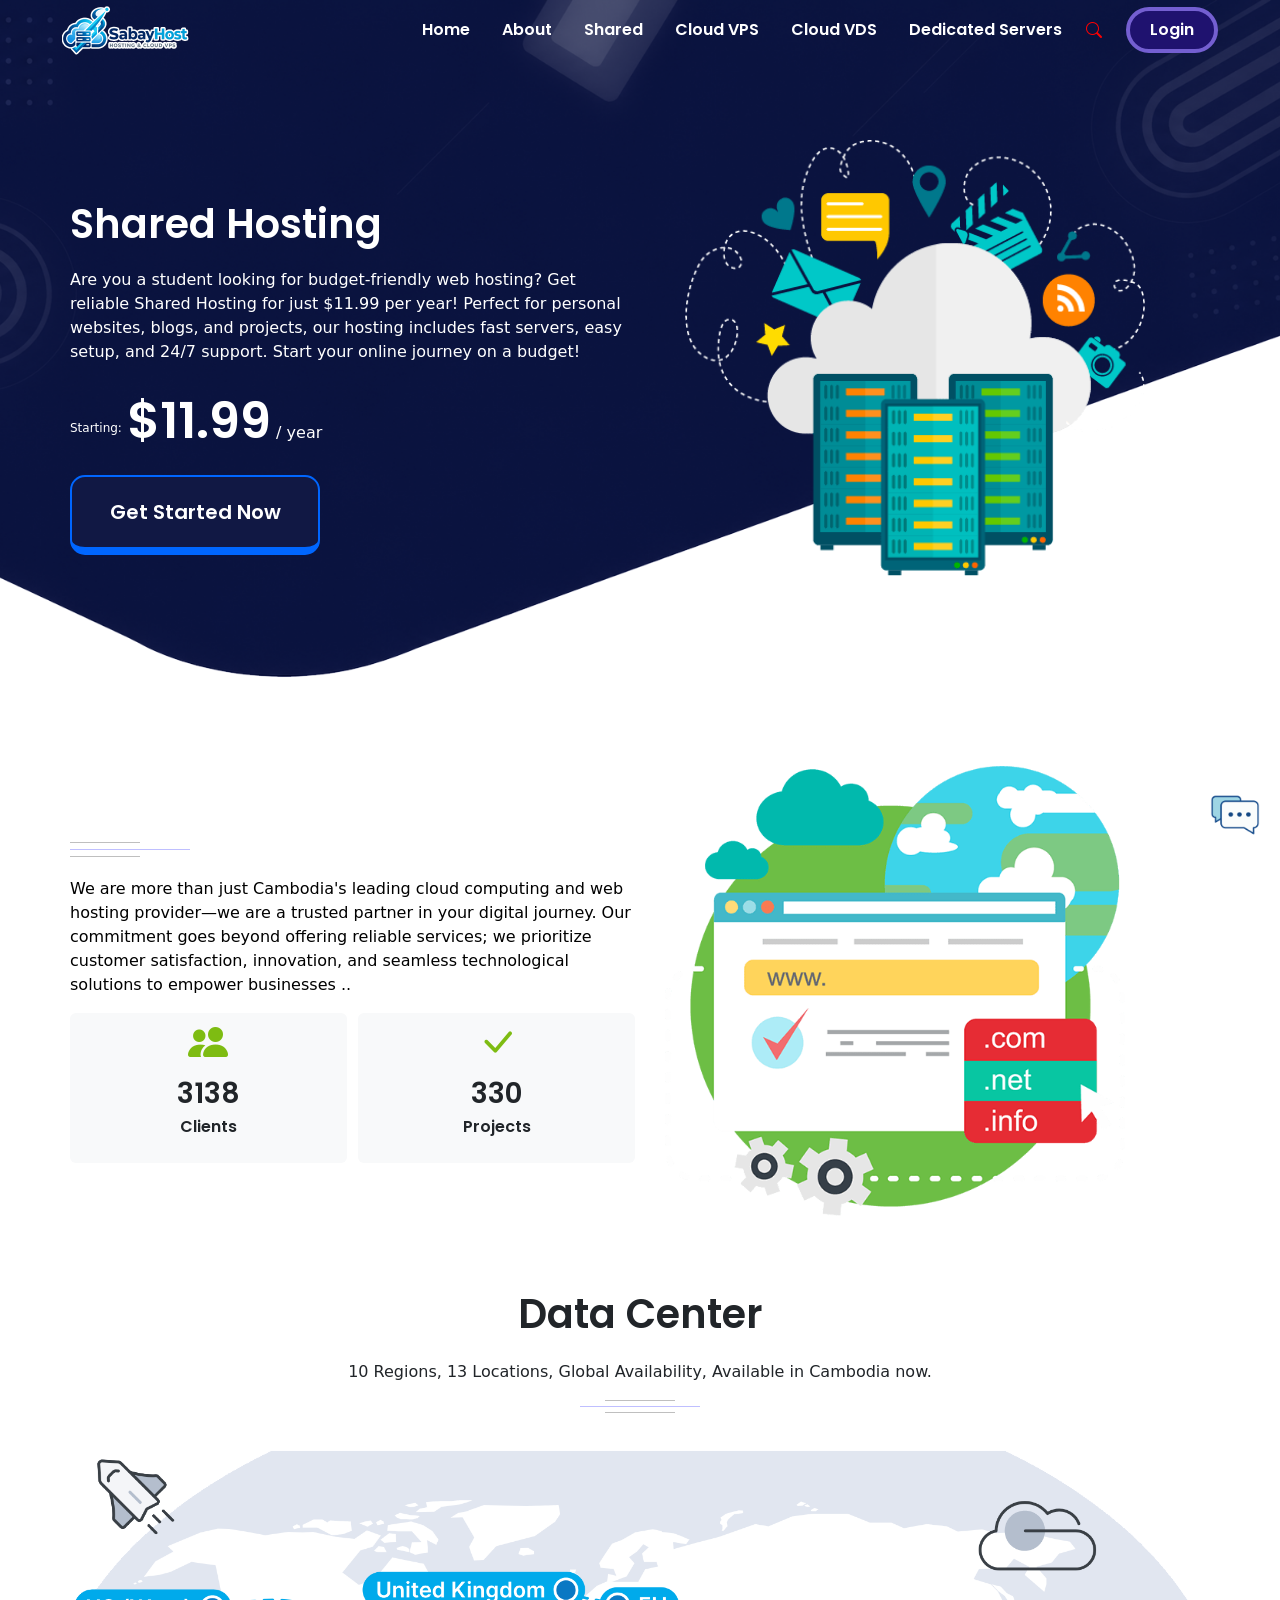
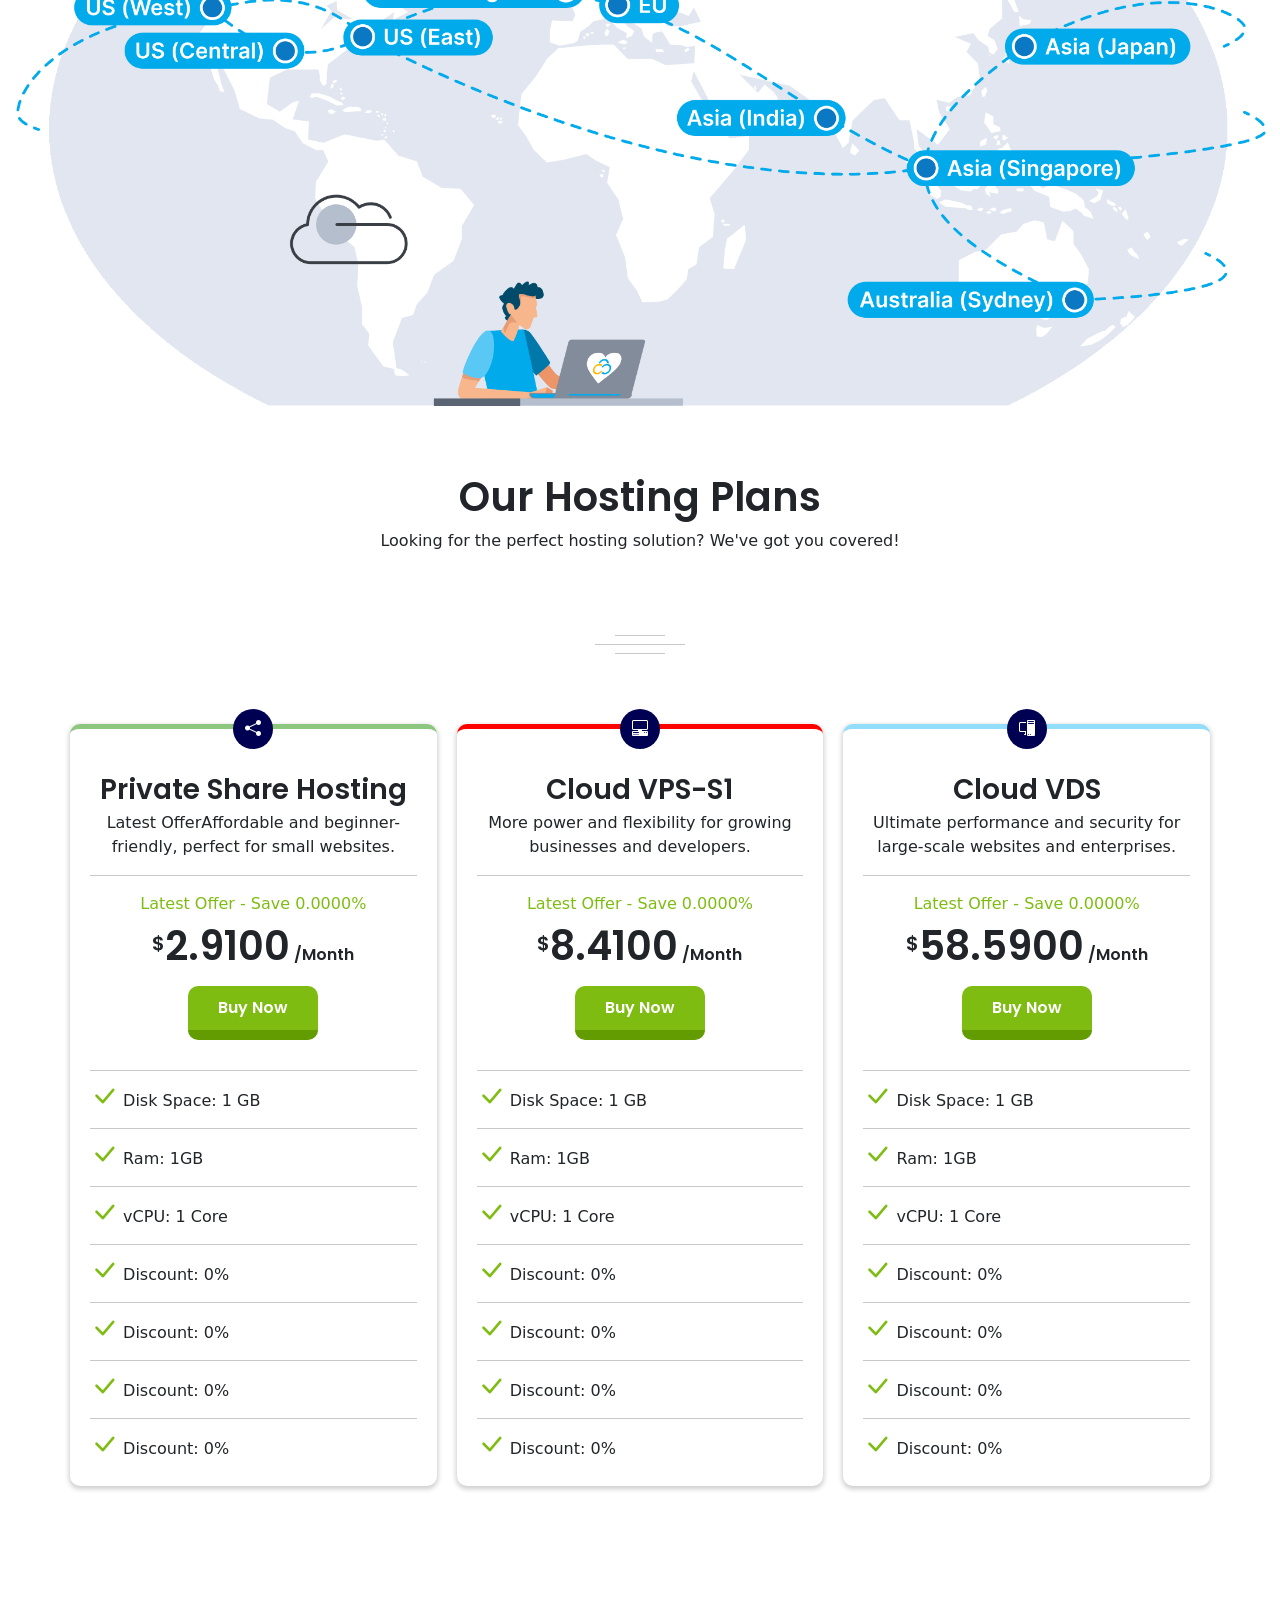
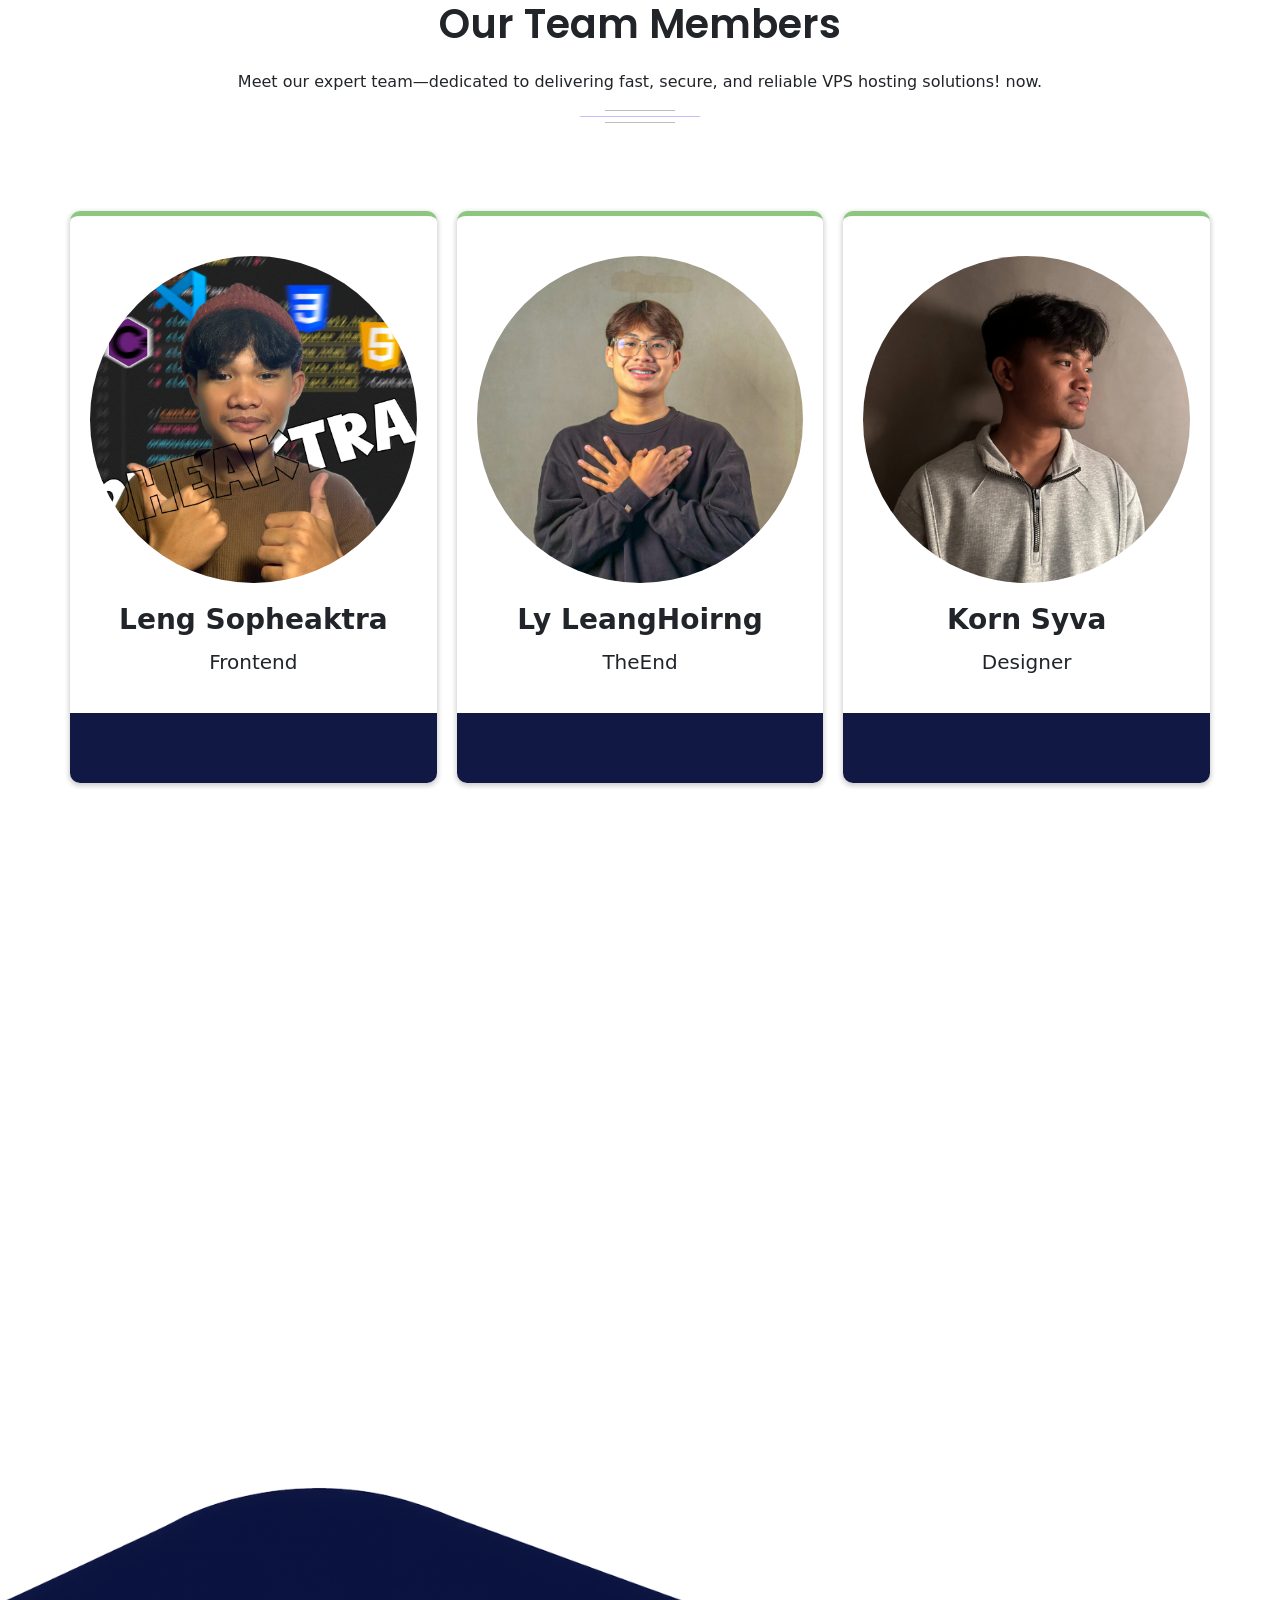
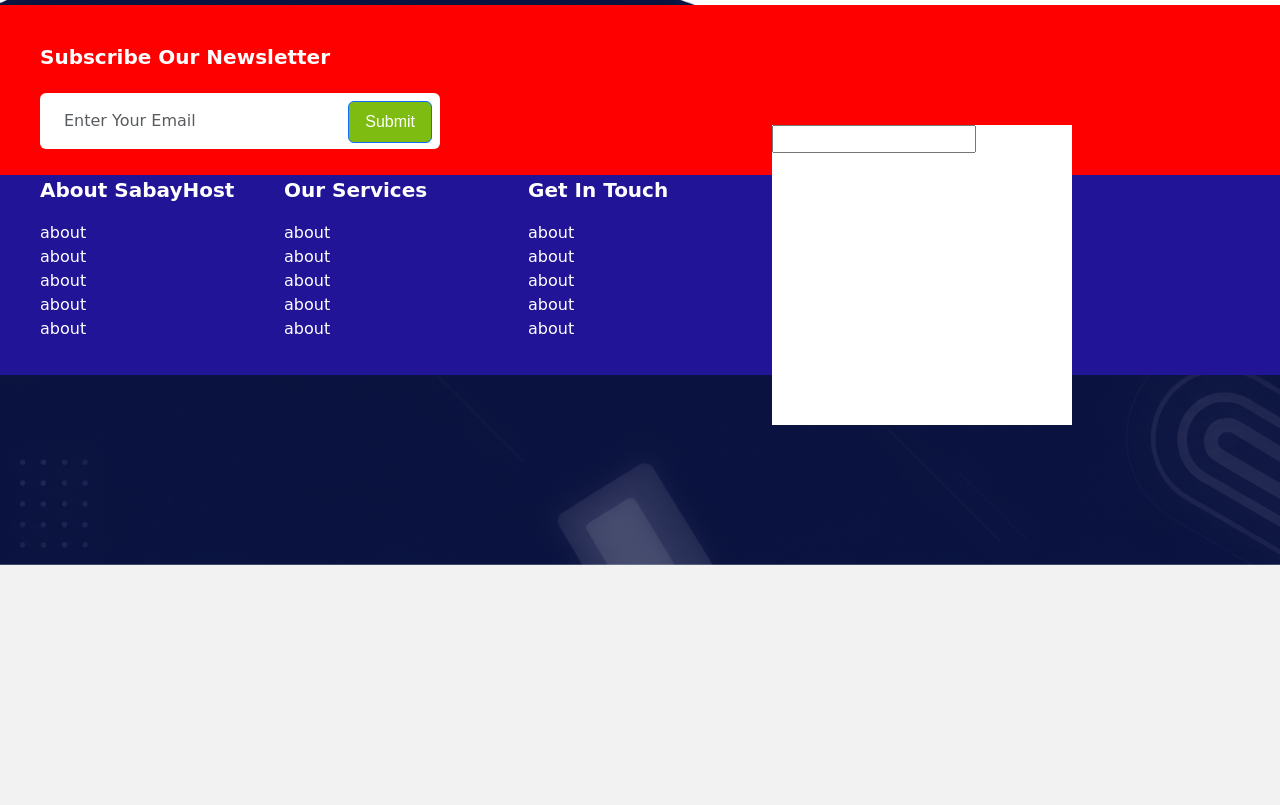
==== commit 03c658d9: "footer" ====
--- a/index.html
+++ b/index.html
@@ -502,7 +502,39 @@
                                 </div>
                             </div>
                         </div>
-                        <div class="down-footer-txt"></div>
+                        <div class="down-footer-txt">
+                            <div class="text-about ">
+                                <p class="fw-semibold text-white fs-5">About SabayHost</p>
+                                <span class="text-white hov-text">about</span><br>
+                                <span class="text-white hov-text">about</span><br>
+                                <span class="text-white hov-text">about</span><br>
+                                <span class="text-white hov-text">about</span><br>
+                                <span class="text-white hov-text">about</span><br>
+                            </div>
+                            <div class="text-servie ">
+                                <p class="fw-semibold text-white fs-5">Our Services</p>
+                                <span class="text-white hov-text">about</span><br>
+                                <span class="text-white hov-text">about</span><br>
+                                <span class="text-white hov-text">about</span><br>
+                                <span class="text-white hov-text">about</span><br>
+                                <span class="text-white hov-text">about</span><br>
+                            </div>
+                            <div class="text-getin">
+                               <p class="fw-semibold text-white fs-5">Get In Touch</p> 
+                               <span class="text-white hov-text">about</span><br>
+                                <span class="text-white hov-text">about</span><br>
+                                <span class="text-white hov-text">about</span><br>
+                                <span class="text-white hov-text">about</span><br>
+                                <span class="text-white hov-text">about</span><br>
+                            </div>
+                            <div class="form-mail">
+                                <div class="form-inside">
+                                    <label for="">
+                                        <input type="text" name="" id="">
+                                    </label>
+                                </div>
+                            </div>
+                        </div>
                     </div>
 
             </div>
--- a/style.css
+++ b/style.css
@@ -59,12 +59,12 @@
   position: absolute;
   width: 100%;
   z-index: -1;
+  overflow: hidden;
 }
 .footer-item {
   position: absolute;
   top: 200px;
   width: 100%;
-  height: 200px;
   background: rgb(255, 0, 0);
   padding: 40px;
 
@@ -78,12 +78,45 @@
 }
 .down-footer-txt {
   position: absolute;
+  top: 370px;
   background-color: rgb(33, 20, 150);
   width: 100%;
   height: 200px;
+
+  display: flex;
+  justify-content: flex-start;
+  gap: 10px;
+  padding: 0 40px 0 40px;
+}
+.down-footer-txt > div {
+  width: 20%;
+  height: auto;
+  /* background-color: #0066ff; */
+}
+.form-mail {
+  width: 100%;
+  height: 100px;
+  /* background-color: rgb(0, 0, 0); */
+}
+.hov-text {
+  transition: 0.3s ease-in-out;
+}
+.hov-text:hover {
+  letter-spacing: 1px;
+  transition: 0.3s ease-in-out;
+  cursor: pointer;
+}
+.form-inside {
+  margin-top: -50px;
+  width: 300px;
+  height: 300px;
+  background-color: white;
+}
+.down-footer-txt .form-mail {
+  width: 40%;
 }
 .main-content-footer {
-  background-color: black;
+  /* background-color: black; */
   width: 100%;
   height: 1000px;
 }
@@ -721,9 +754,6 @@
 }
 
 @media (max-width: 481px) {
-  .Hosting-data {
-    padding: 0 20px 0 20px;
-  }
   .Welcome {
     margin-top: 0;
   }
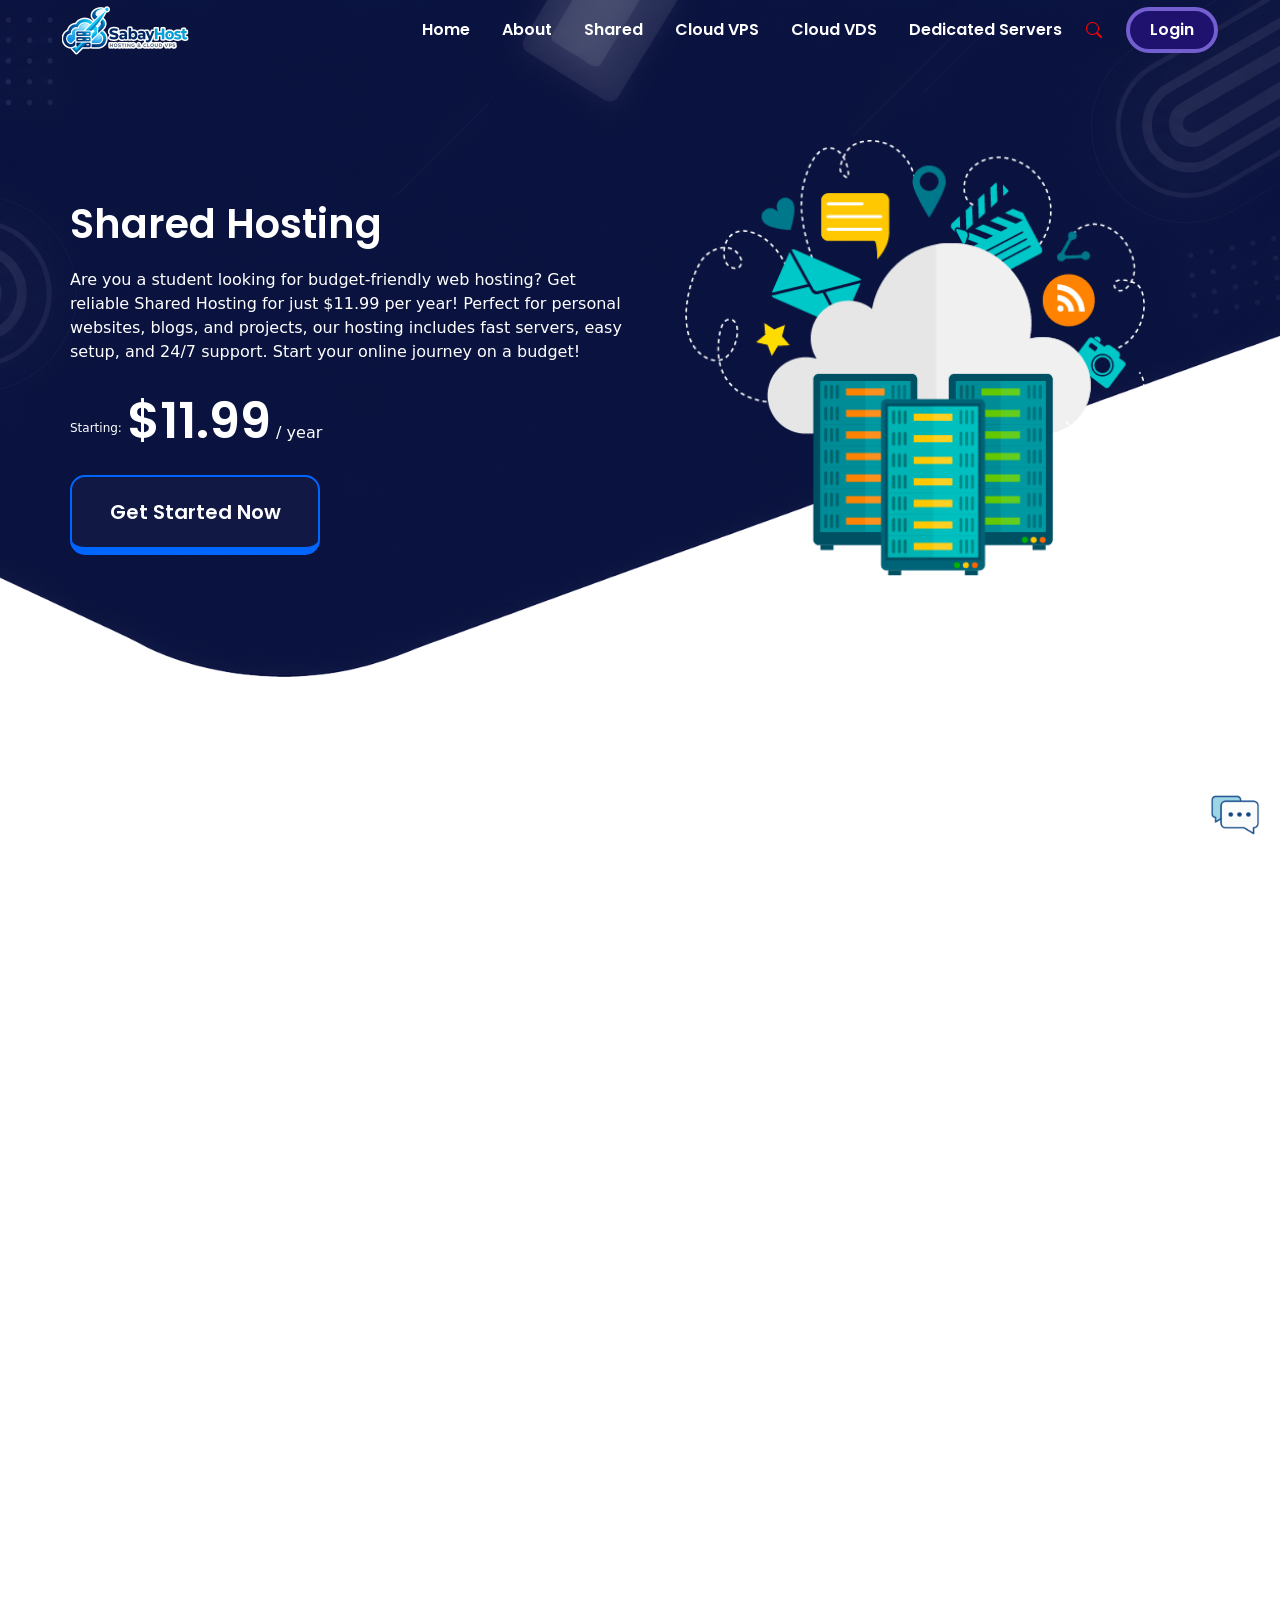
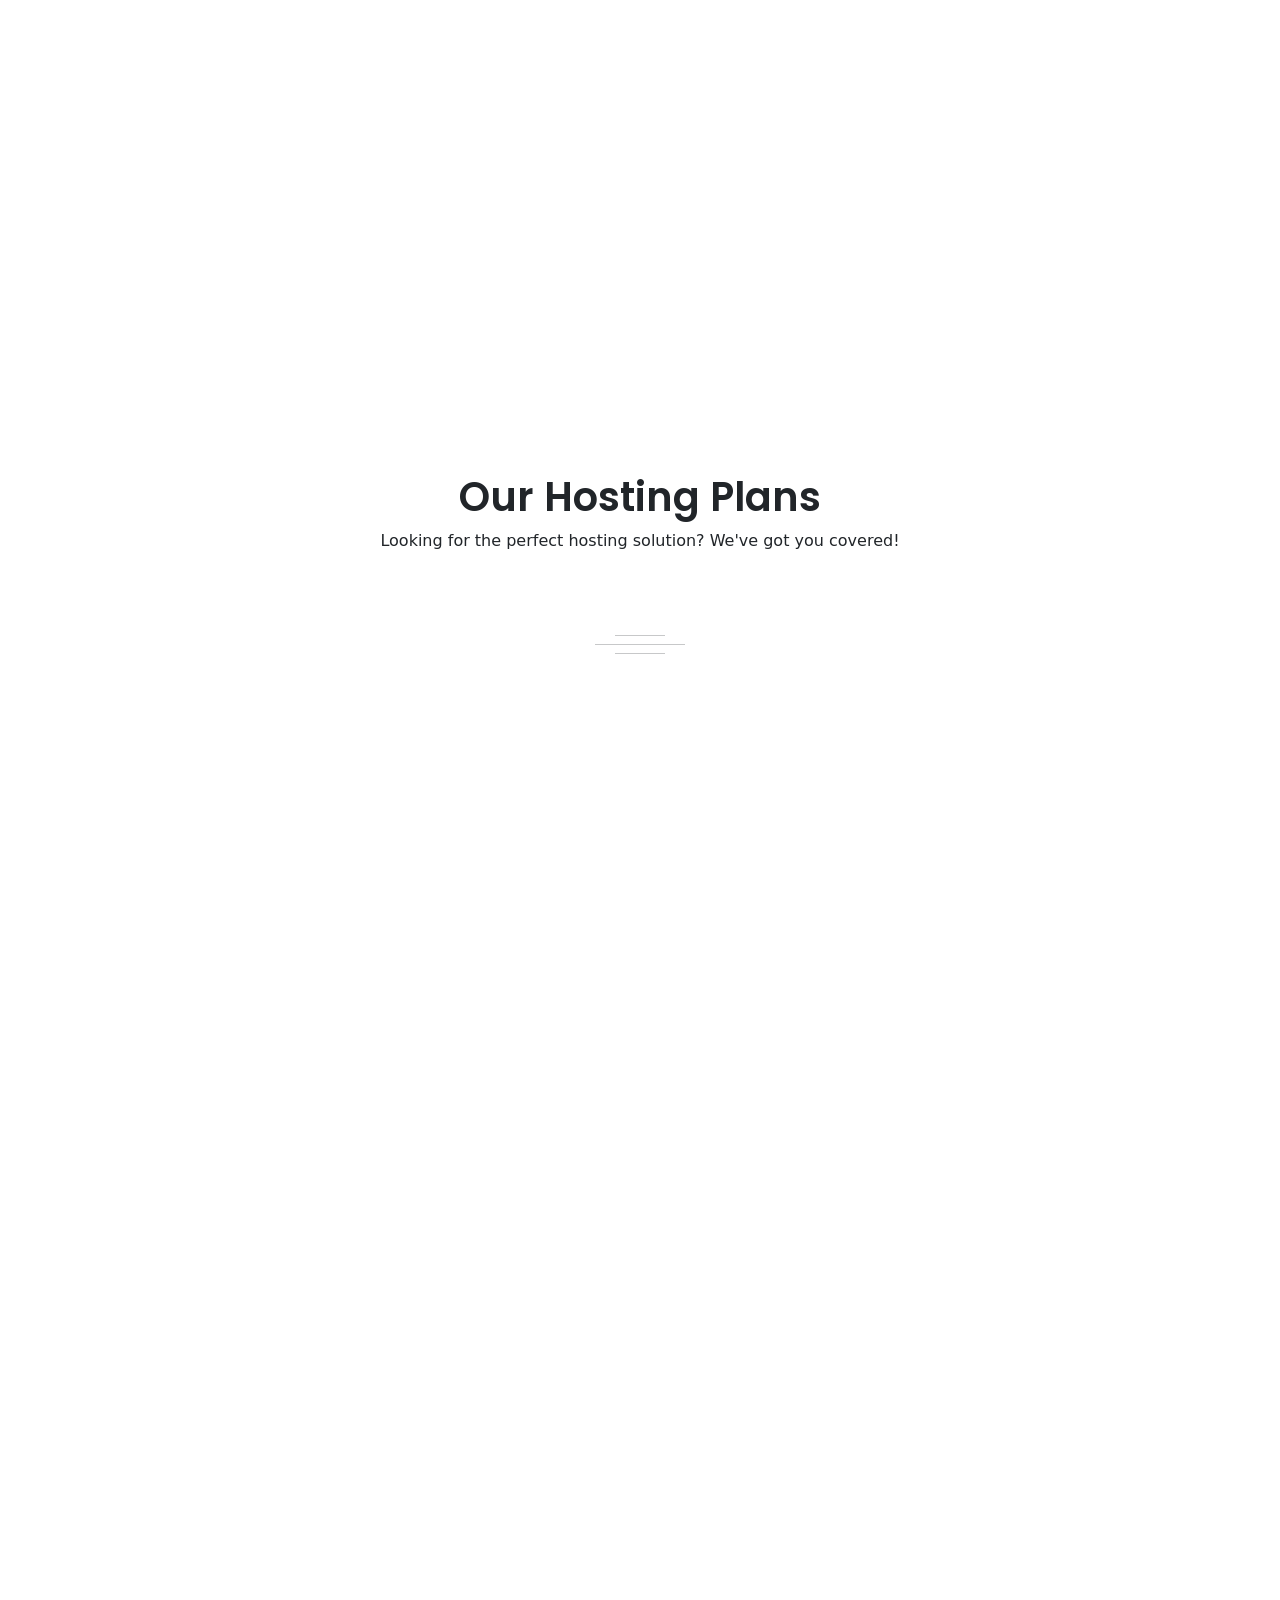
==== commit 1d350926: "frontstart" ====
--- a/index.html
+++ b/index.html
@@ -9,6 +9,21 @@
     <link rel="stylesheet" href="https://cdn.jsdelivr.net/npm/bootstrap-icons@1.13.1/font/bootstrap-icons.min.css">
     <link href="https://cdn.jsdelivr.net/npm/bootstrap@5.3.8/dist/css/bootstrap.min.css" rel="stylesheet"
         integrity="sha384-sRIl4kxILFvY47J16cr9ZwB07vP4J8+LH7qKQnuqkuIAvNWLzeN8tE5YBujZqJLB" crossorigin="anonymous">
+         <!-- Basic Icons -->
+    <link
+      href="https://cdn.boxicons.com/3.0.8/fonts/basic/boxicons.min.css"
+      rel="stylesheet"
+    />
+    <!-- Filled Icons -->
+    <link
+      href="https://cdn.boxicons.com/3 .0.8/fonts/filled/boxicons-filled.min.css"
+      rel="stylesheet"
+    />
+    <!-- Brand Icons -->
+    <link
+      href="https://cdn.boxicons.com/3.0.8/fonts/brands/boxicons-brands.min.css"
+      rel="stylesheet"
+    />
     <link rel="stylesheet" href="style.css">
     <link rel="icon" href="image/LogoSabayHost.png">
 </head>
@@ -296,7 +311,7 @@
                                                 class="fs-5">$</sup></span>2.9100</span><span class="fw-bold">
                                         /Month</span></p>
                                 <div class="text-center popins" style="margin-top: -6px;">
-                                    <a href="#"><button class="btn-buy fw-bold text-white">Buy Now</button></a>
+                                    <a href="configure.html"><button class="btn-buy fw-bold text-white">Buy Now</button></a>
                                 </div>
 
                                 <hr style="margin-top: 30px; margin-bottom: 5px; ">
@@ -341,7 +356,7 @@
                                                 class="fs-5">$</sup></span>8.4100</span><span class="fw-bold">
                                         /Month</span></p>
                                 <div class="text-center popins" style="margin-top: -6px;">
-                                    <a href="#"><button class="btn-buy fw-bold text-white">Buy Now</button></a>
+                                    <a href="configure.html"><button class="btn-buy fw-bold text-white">Buy Now</button></a>
                                 </div>
 
                                 <hr style="margin-top: 30px; margin-bottom: 5px; ">
@@ -386,7 +401,7 @@
                                                 class="fs-5">$</sup></span>58.5900</span><span class="fw-bold">
                                         /Month</span></p>
                                 <div class="text-center popins" style="margin-top: -6px;">
-                                    <a href="#"><button class="btn-buy fw-bold text-white">Buy Now</button></a>
+                                    <a href="configure.html"><button class="btn-buy fw-bold text-white">Buy Now</button></a>
                                 </div>
 
                                 <hr style="margin-top: 30px; margin-bottom: 5px; ">
@@ -453,7 +468,7 @@
                             <img class="img-posi" src="image/rorng.jpg" alt="">
                         </div>
                         <p class="text-center pt-3 fw-bold fs-3 ">Ly LeangHoirng</p>
-                        <p class="text-center txt-po fs-5">TheEnd</p>
+                        <p class="text-center txt-po fs-5">Frontstart</p>
 
                     </div>
                     <div class="item item-img item-Private" data-aos="fade-up" data-aos-offset="100"
@@ -462,7 +477,7 @@
                             <img class="img-posi" src="image/va.jpg" alt="">
                         </div>
                         <p class="text-center pt-3 fw-bold fs-3 ">Korn Syva</p>
-                        <p class="text-center txt-po fs-5">Designer</p>
+                        <p class="text-center txt-po fs-5">Optional</p>
 
                     </div>
                     <div class="item item-img item-Private" data-aos="fade-up" data-aos-offset="100"
@@ -505,37 +520,55 @@
                         <div class="down-footer-txt">
                             <div class="text-about ">
                                 <p class="fw-semibold text-white fs-5">About SabayHost</p>
-                                <span class="text-white hov-text">about</span><br>
-                                <span class="text-white hov-text">about</span><br>
-                                <span class="text-white hov-text">about</span><br>
-                                <span class="text-white hov-text">about</span><br>
-                                <span class="text-white hov-text">about</span><br>
+                                <span class="text-white hov-text">About</span><br>
+                                <span class="text-white hov-text">Contact Us</span><br>
+                                <span class="text-white hov-text">Privacy Policy</span><br>
+                                <span class="text-white hov-text">Term & Condition</span><br>
+                                <span class="text-white hov-text">Support</span><br>
                             </div>
                             <div class="text-servie ">
                                 <p class="fw-semibold text-white fs-5">Our Services</p>
-                                <span class="text-white hov-text">about</span><br>
-                                <span class="text-white hov-text">about</span><br>
-                                <span class="text-white hov-text">about</span><br>
-                                <span class="text-white hov-text">about</span><br>
-                                <span class="text-white hov-text">about</span><br>
+                                <span class="text-white hov-text">Domain Register</span><br>
+                                <span class="text-white hov-text">Cloud VPS </span><br>
+                                <span class="text-white hov-text">Cloud VDS</span><br>
+                                <span class="text-white hov-text">Shared Hosting</span><br>
+                                <span class="text-white hov-text">Dedicated Servers</span><br>
                             </div>
                             <div class="text-getin">
                                <p class="fw-semibold text-white fs-5">Get In Touch</p> 
-                               <span class="text-white hov-text">about</span><br>
-                                <span class="text-white hov-text">about</span><br>
-                                <span class="text-white hov-text">about</span><br>
-                                <span class="text-white hov-text">about</span><br>
-                                <span class="text-white hov-text">about</span><br>
+                               <span class="text-white hov-text">104 Street, Phnom Penh</span><br>
+                                <span class="text-white hov-text">+855 1581 0853</span><br>
+                                <span class="text-white hov-text">support@sabayhost.com</span><br><br>
+                                <div class="social-icons">
+            <a href="#"><i class="bxl bx-facebook-circle"></i></a>
+            <a href="#"><i class="bxl bx-google"></i></a>
+            <a href="#"><i class="bxl bx-github"></i></a>
+            <a href="#"><i class="bxl bx-telegram"></i></a>
+          </div>
                             </div>
                             <div class="form-mail">
                                 <div class="form-inside">
-                                    <label for="">
-                                        <input type="text" name="" id="">
-                                    </label>
+                                    <form>
+                                        <div class="mb-3">
+                                            <input type="email" class="form-control" placeholder="Name"id="exampleInputEmail1" aria-describedby="emailHelp">
+                                        </div>
+                                        <div class="mb-3">
+                                            <input type="email" class="form-control" placeholder="Tel/Telegram"id="exampleInputEmail1" aria-describedby="emailHelp">
+                                        </div>
+                                        <div class="mb-3">
+                                            <input type="email" class="form-control" placeholder="Email"id="exampleInputEmail1" aria-describedby="emailHelp">
+                                        </div>
+                                        <div class="mb-3">
+                                            <input type="email" class="form-control" placeholder="Messenger"id="exampleInputEmail1" aria-describedby="emailHelp">
+                                        </div>
+                                        
+                                        <button type="submit" class="btn btn-primary">Submit</button>
+                                    </form>
                                 </div>
                             </div>
                         </div>
                     </div>
+                </div>
 
             </div>
         </div>
--- a/style.css
+++ b/style.css
@@ -6,6 +6,9 @@
 :root {
   --green: #7ebc12;
 }
+a {
+  text-decoration: none;
+}
 @font-face {
   font-family: Poppins;
   src: url(font/POPPINS-SEMIBOLD.TTF);
@@ -23,7 +26,7 @@
   font-family: Poppins;
 }
 body {
-  background-color: #f2f2f2;
+  /* background-color: #f2f2f2; */
   /* font-family: Poppins; */
   position: relative;
 }
@@ -52,6 +55,13 @@
 .bg > div > img {
   max-width: 1350px;
 }
+
+.form-inside {
+  margin: auto;
+  border-radius: 15px;
+  padding: 30px;
+}
+
 .bg-footer {
   /* background-color: red; */
   position: relative;
@@ -61,11 +71,14 @@
   z-index: -1;
   overflow: hidden;
 }
+.test {
+  background-color: red;
+}
 .footer-item {
   position: absolute;
   top: 200px;
   width: 100%;
-  background: rgb(255, 0, 0);
+  /* background: rgb(255, 0, 0); */
   padding: 40px;
 
   display: flex;
@@ -79,7 +92,7 @@
 .down-footer-txt {
   position: absolute;
   top: 370px;
-  background-color: rgb(33, 20, 150);
+  /* background-color: rgb(33, 20, 150); */
   width: 100%;
   height: 200px;
 
@@ -111,6 +124,7 @@
   width: 300px;
   height: 300px;
   background-color: white;
+  box-shadow: 0 0 5px 1px #0066ff;
 }
 .down-footer-txt .form-mail {
   width: 40%;
@@ -118,7 +132,7 @@
 .main-content-footer {
   /* background-color: black; */
   width: 100%;
-  height: 1000px;
+  height: 700px;
 }
 .la-input {
   width: 100%;
@@ -388,9 +402,12 @@
   max-width: 1200px;
   margin: auto;
   margin-top: 40px;
-  padding: 30px;
+  padding-right: 30px;
 }
 .box-Configure {
+  /* background-color: red; */
+  /* overflow: hidden; */
+  /* background-color: red; */
   grid-template-columns: 65fr 30fr;
 }
 .box-1-2 {
@@ -483,7 +500,9 @@
 .bi-share-fill {
   color: white;
 }
-
+.shared-content {
+  /* background-color: #0066ff; */
+}
 .btn-success {
   width: 100%;
   background-color: #7ebc12;
@@ -673,6 +692,15 @@
   height: 20px;
   flex-shrink: 0;
 }
+.social-icons a {
+  display: inline-flex;
+  padding: 10px;
+  border-radius: 8px;
+  border: #ccc solid 2px;
+  font-size: 1.2rem;
+  color: #ffffff;
+  text-decoration: none;
+}
 
 @media (max-width: 1023px) {
   body {
@@ -683,6 +711,12 @@
   }
 }
 @media (max-width: 992px) {
+  .down-footer-txt {
+    flex-wrap: nowrap;
+  }
+  .down-footer-txt > div {
+    width: 100%;
+  }
   .box-about-up,
   .box-about-down {
     flex-direction: column;
@@ -754,22 +788,25 @@
 }
 
 @media (max-width: 481px) {
-  .Welcome {
-    margin-top: 0;
-  }
   .box-item {
-    grid-template-columns: repeat(1, 1fr);
-  }
-  .box-item > .item {
-    width: 100%;
-  }
-  .item {
-    padding: 30px 20px 20px 20px;
-  }
-  .content-right > img {
-    width: 100%;
-  }
-  .sh-Hosting {
-    padding: 20px;
-  }
-}
+    padding: 0;
+    .Welcome {
+      margin-top: 0;
+    }
+    .box-item {
+      grid-template-columns: repeat(1, 1fr);
+    }
+    .box-item > .item {
+      width: 100%;
+    }
+    .item {
+      padding: 30px 20px 20px 20px;
+    }
+    .content-right > img {
+      width: 100%;
+    }
+    .sh-Hosting {
+      padding: 20px;
+    }
+  }
+}
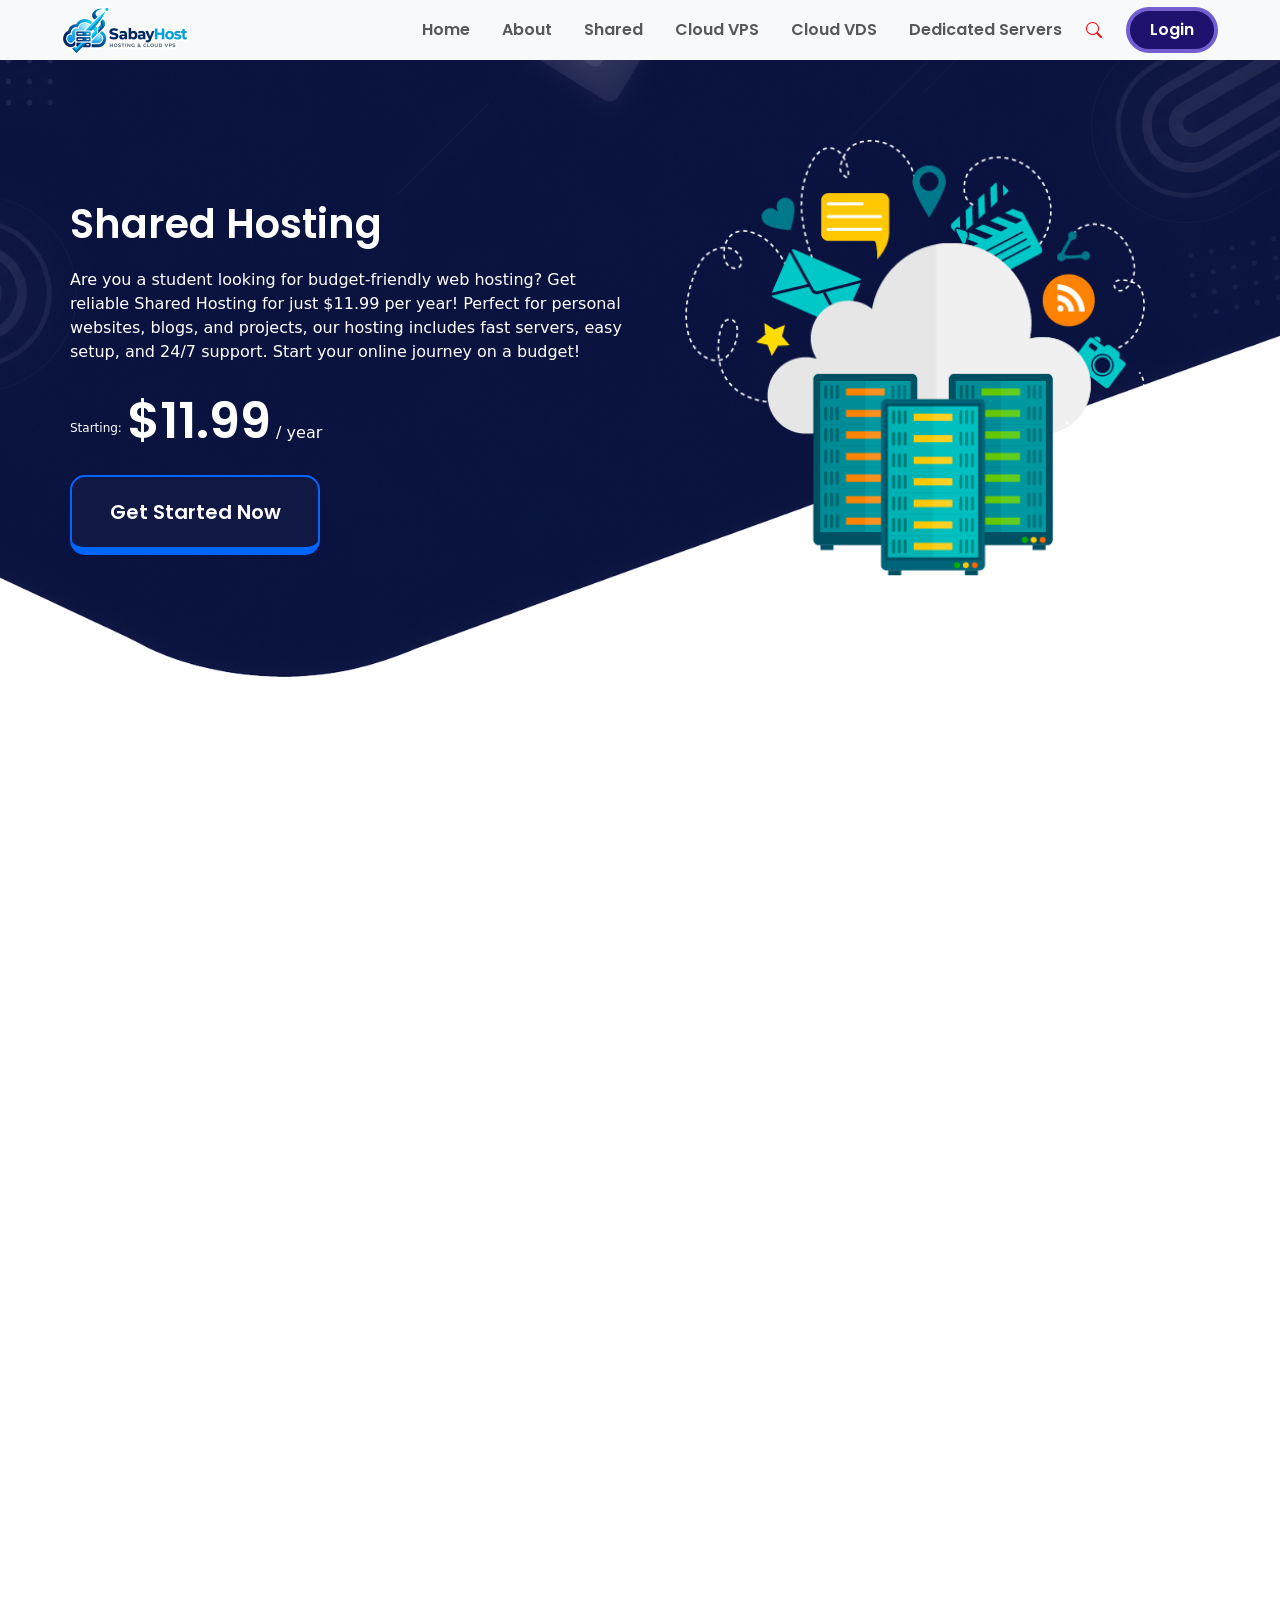
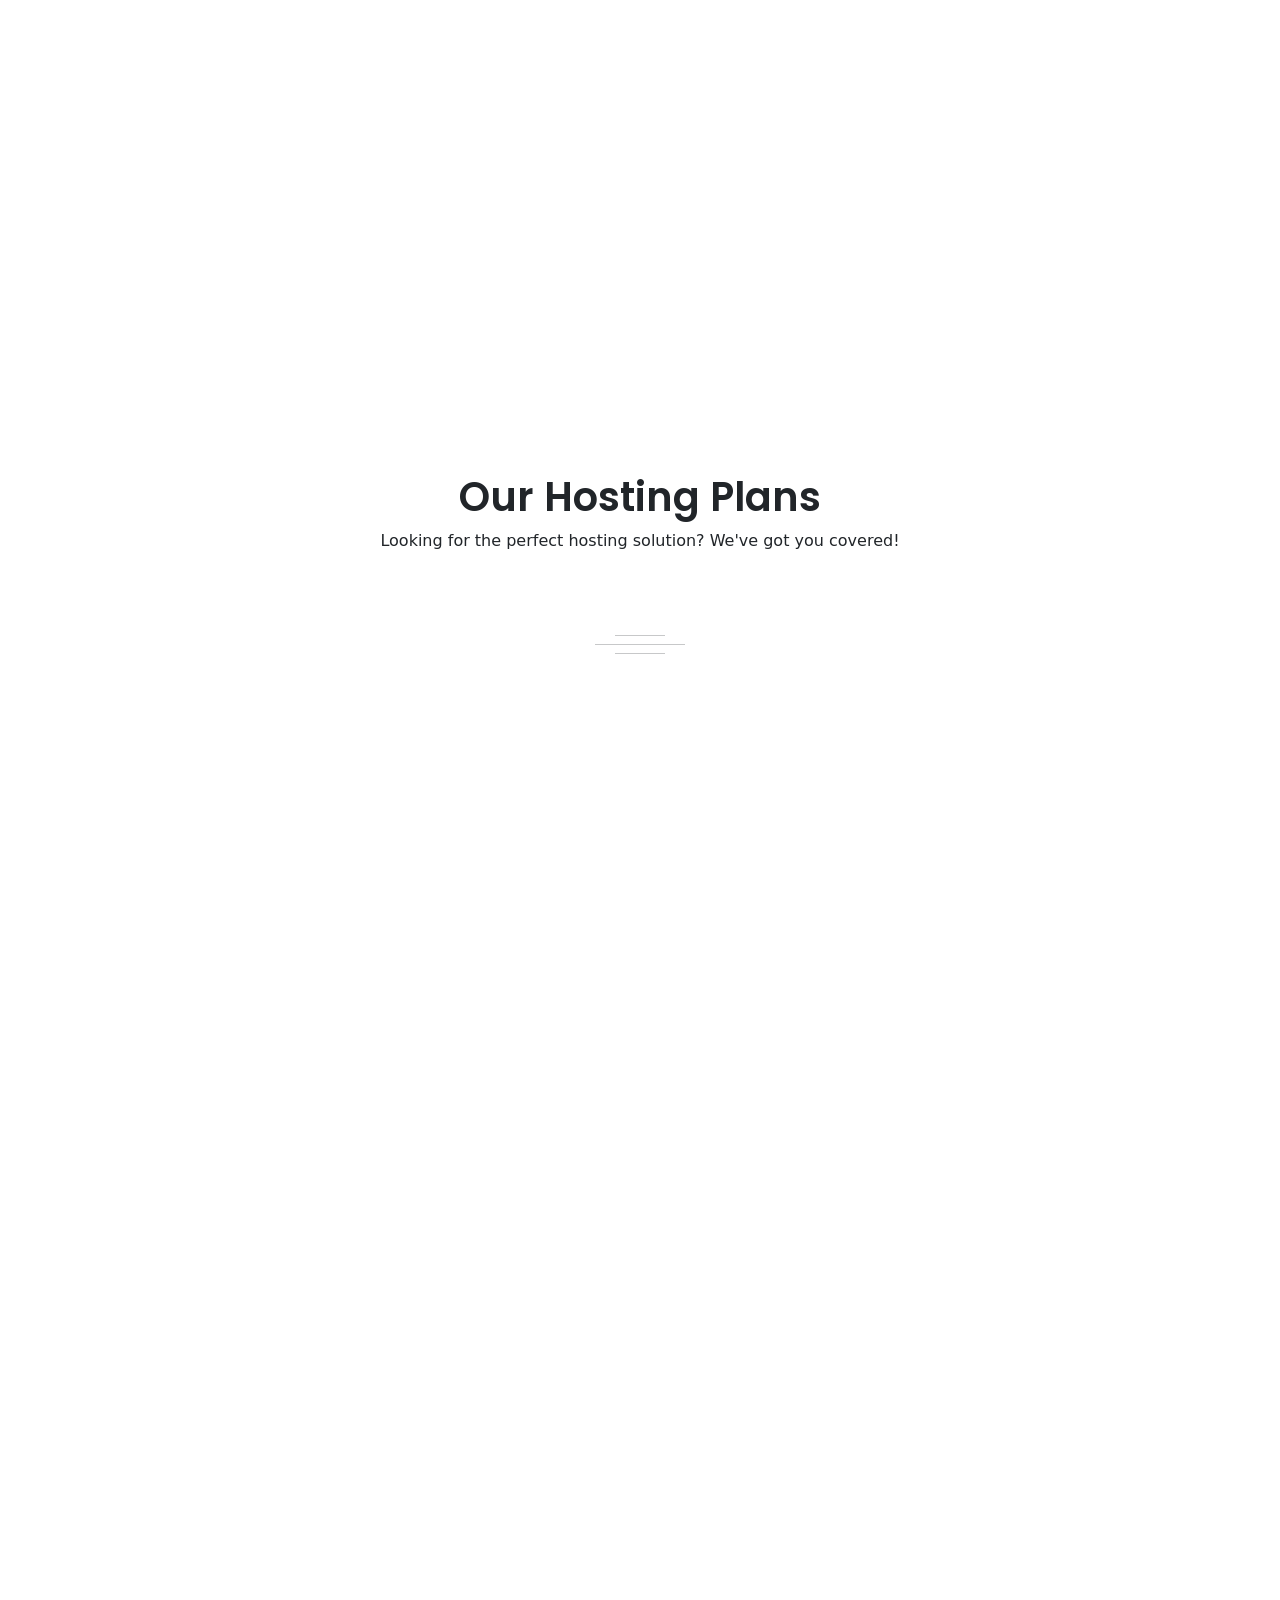
==== commit 219f884f: "QR" ====
--- a/index.html
+++ b/index.html
@@ -29,7 +29,7 @@
 </head>
 
 <body>
-    <nav class="navbar navbar-expand-lg bg-body-tertiary fixed-top popins " data-aos-offset="1000"
+    <nav class="navbar navbar-expand-lg bg-body-tertiary fixed-top popins " data-aos-offset="750"
         data-aos="zoom-in-down" data-aos-delay="0" data-aos-duration="1">
         <div class="container-fluid">
             <a class="navbar-brand" href="#"><img src="image/Logo.png" alt=""></a>
@@ -574,13 +574,13 @@
         </div>
     </section>
 
-    <div class="chat-image" onclick="togglePopup()">
+    <!-- <div class="chat-image" onclick="togglePopup()">
         <img width="50" src="image/chart.png" alt="">
     </div>
     <div id="popup-chat" class="popup-chat" style="display: none;">
         <img src="image/TLQR.png" width="100%"><br>
         Contact Telegram
-    </div>
+    </div> -->
     <script src="script.js"></script>
     <script src="https://cdn.jsdelivr.net/npm/bootstrap@5.3.8/dist/js/bootstrap.bundle.min.js"
         integrity="sha384-FKyoEForCGlyvwx9Hj09JcYn3nv7wiPVlz7YYwJrWVcXK/BmnVDxM+D2scQbITxI"
--- a/style.css
+++ b/style.css
@@ -500,9 +500,7 @@
 .bi-share-fill {
   color: white;
 }
-.shared-content {
-  /* background-color: #0066ff; */
-}
+
 .btn-success {
   width: 100%;
   background-color: #7ebc12;
@@ -563,6 +561,18 @@
   border-bottom: 10px solid #639c00;
   transition: 0.3s ease-in-out;
 }
+.btn-buy-1 {
+  padding: 10px 30px 10px 30px;
+  border-radius: 10px;
+  border: none;
+  background-color: #7ebc12;
+  border-bottom: 10px solid #639c00;
+  transition: 0.01s ease-in-out;
+}
+.btn-buy-1:active {
+  transform: scale(1.02);
+  /* border: 2px green; */
+}
 .btn-buy:hover {
   border-bottom: 10px solid #7ebc12;
 }
@@ -701,7 +711,131 @@
   color: #ffffff;
   text-decoration: none;
 }
-
+.pay-qr {
+  position: absolute;
+  top: 0;
+  width: 100%;
+  height: 100%;
+  background-color: rgb(0, 0, 0, 0.5);
+
+  display: none;
+}
+.correct {
+  width: 100px;
+  height: 100px;
+  border-radius: 50%;
+  background-color: rgb(1, 255, 56, 0.5);
+  margin: auto;
+  display: flex;
+  justify-content: center;
+  align-items: center;
+  font-size: 60px;
+}
+.orderID {
+  padding: 10px;
+  width: 100%;
+  border-radius: 10px;
+  color: black;
+  background-color: rgb(255, 255, 255);
+  box-shadow: 0 0 4px rgb(0, 0, 0, 0.3);
+}
+.item-qr {
+  position: relative;
+  position: fixed;
+  top: 10%;
+  left: 50%;
+  width: 450px;
+
+  border-radius: 20px;
+  /* transform: translateX(-50%); */
+  transform: translateX(-50%) scale(0.9);
+  background-color: white;
+  margin: auto;
+  padding: 30px 30px;
+
+  animation: zoomIn 0.3s ease;
+  height: 770px;
+}
+@keyframes zoomIn {
+  from {
+    transform: translateX(-50%) scale(0);
+    opacity: 0;
+  }
+
+  to {
+    transform: translateX(-50%) scale(0.9);
+    opacity: 1;
+  }
+}
+.pandingQR {
+  /* display: none; */
+}
+.done_QR {
+  display: none;
+}
+.item-qr-main {
+  width: 100%;
+  display: flex;
+  align-items: center;
+}
+.item-qr-l,
+.item-qr-r {
+  width: 50%;
+}
+
+.item-qr-img {
+  margin-top: 30px;
+  width: 100%;
+  display: flex;
+  justify-content: center;
+}
+.item-qr-done {
+  display: none;
+}
+.item-qr-img img {
+  width: 90%;
+  border-radius: 30px;
+  box-shadow: 0 0 10px rgb(0, 0, 0, 0.2);
+}
+.price {
+  position: absolute;
+  /* background-color: red; */
+  align-items: center;
+  height: auto;
+  top: 207px;
+  left: 100px;
+}
+.Done-QR {
+  padding: 10px 30px 10px 30px;
+  border-radius: 10px;
+  border: none;
+  background-color: #7ebc12;
+  border-bottom: 10px solid #639c00;
+  transition: 0.3s ease-in-out;
+}
+.doneQR {
+  width: 100%;
+  display: flex;
+  justify-content: end;
+}
+.succesQR {
+  margin-top: 100px;
+  animation: succ 1s ease;
+  display: none;
+}
+@keyframes succ {
+  from {
+    opacity: 0;
+  }
+  to {
+    opacity: 100;
+  }
+}
+.doneQR-succes {
+  width: 100%;
+  display: flex;
+  justify-content: center;
+}
 @media (max-width: 1023px) {
   body {
     background-color: white;
